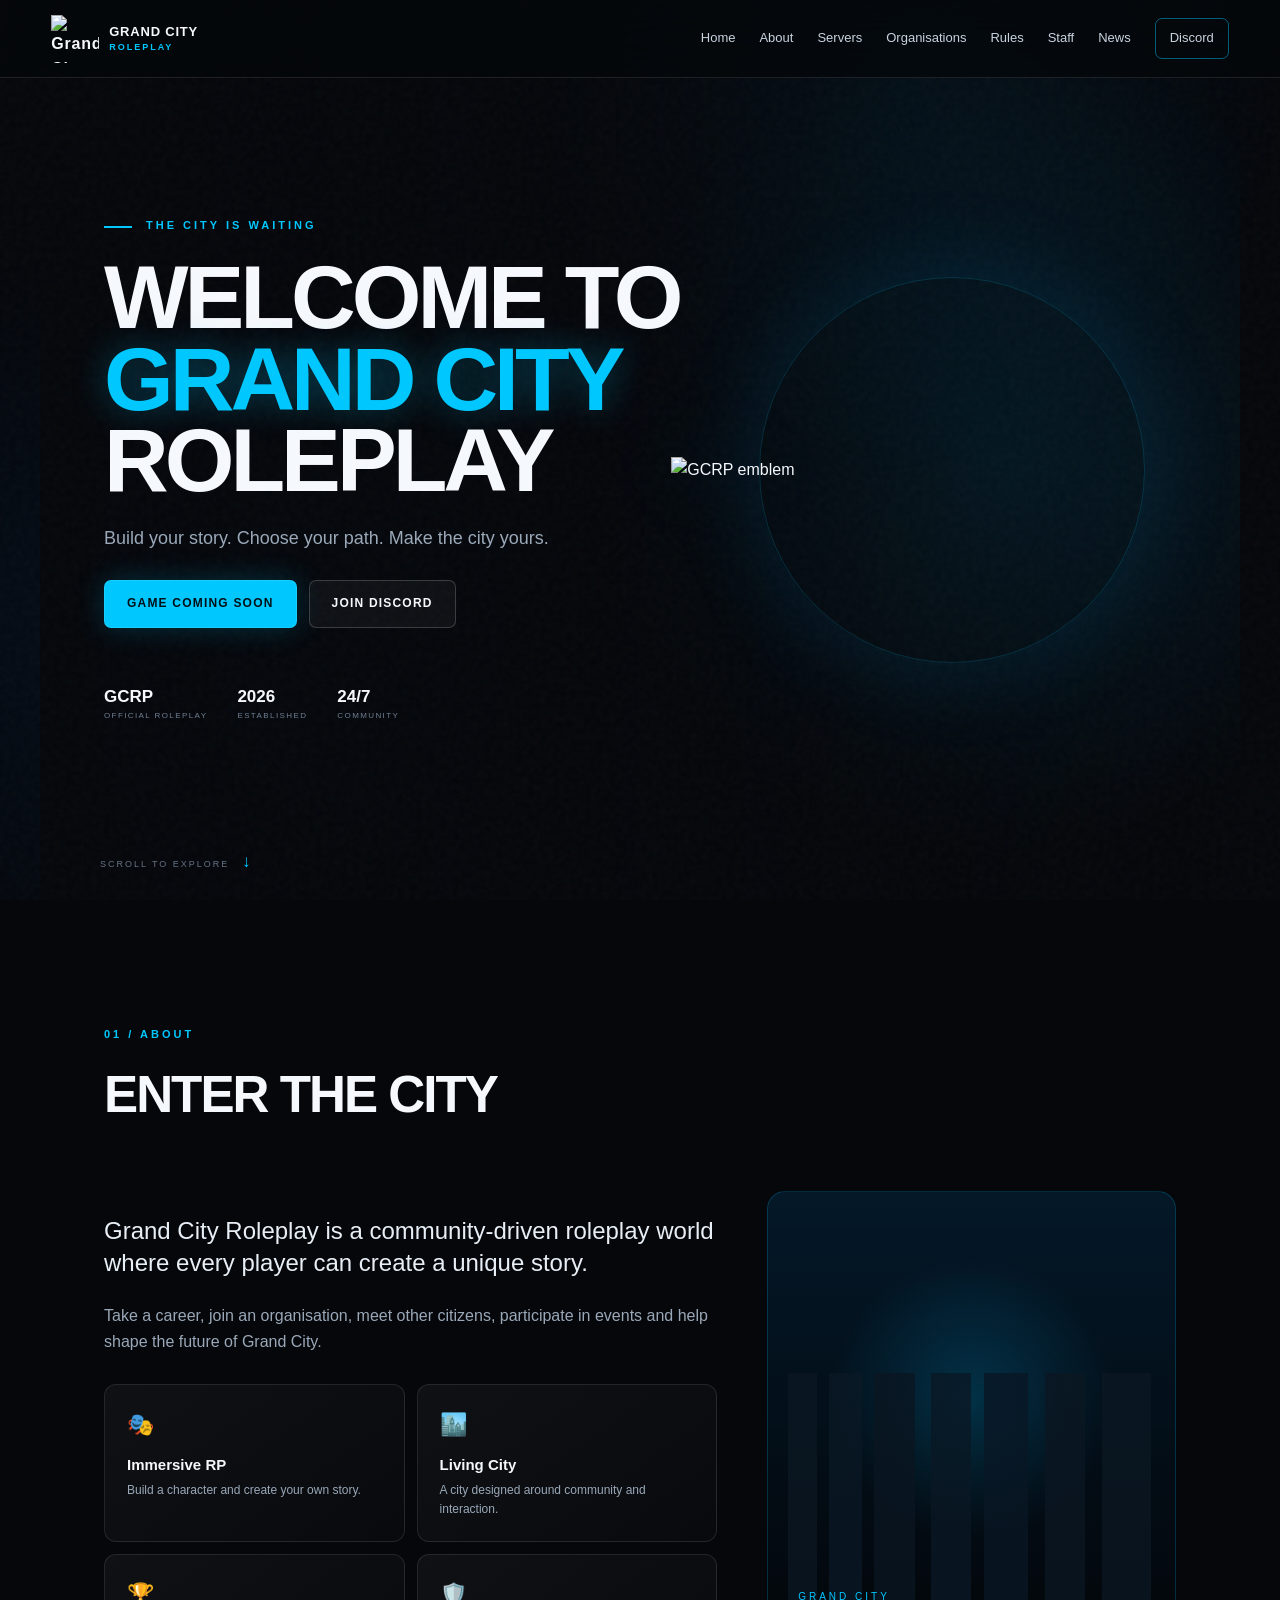
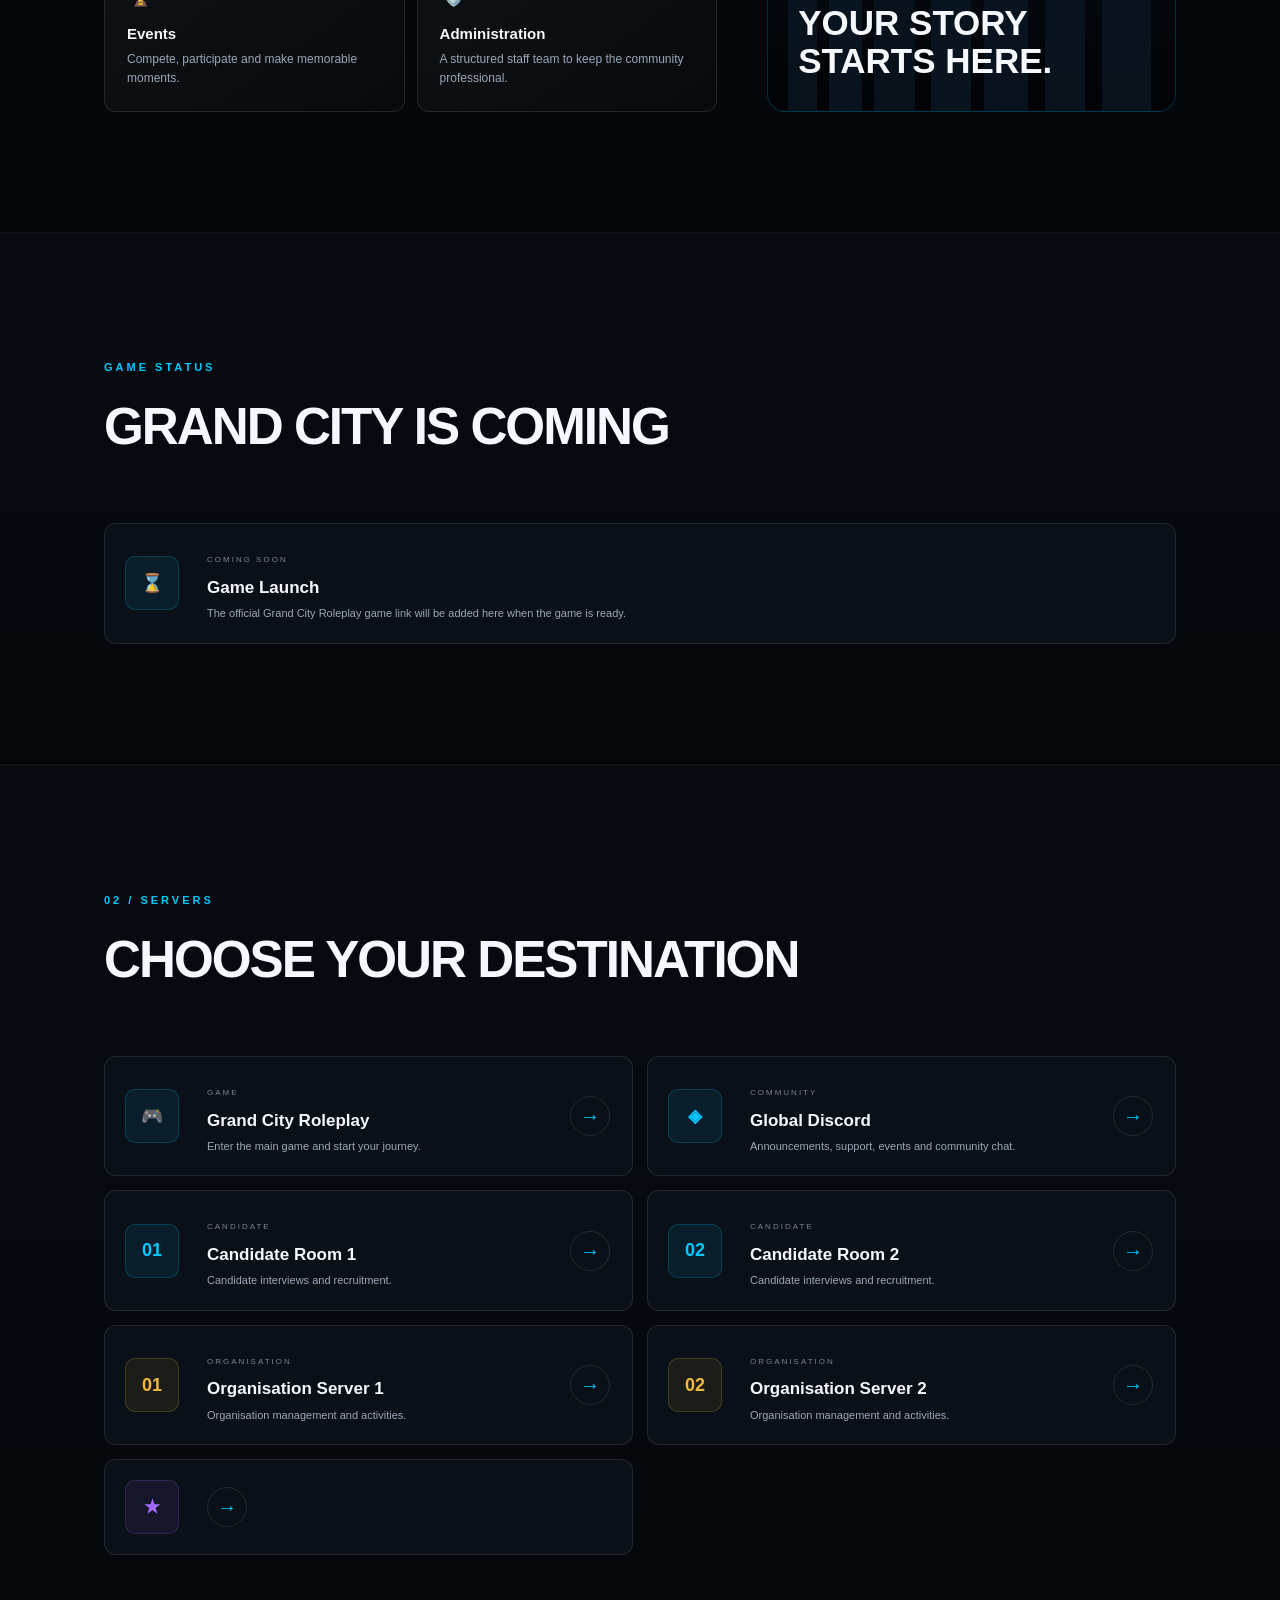
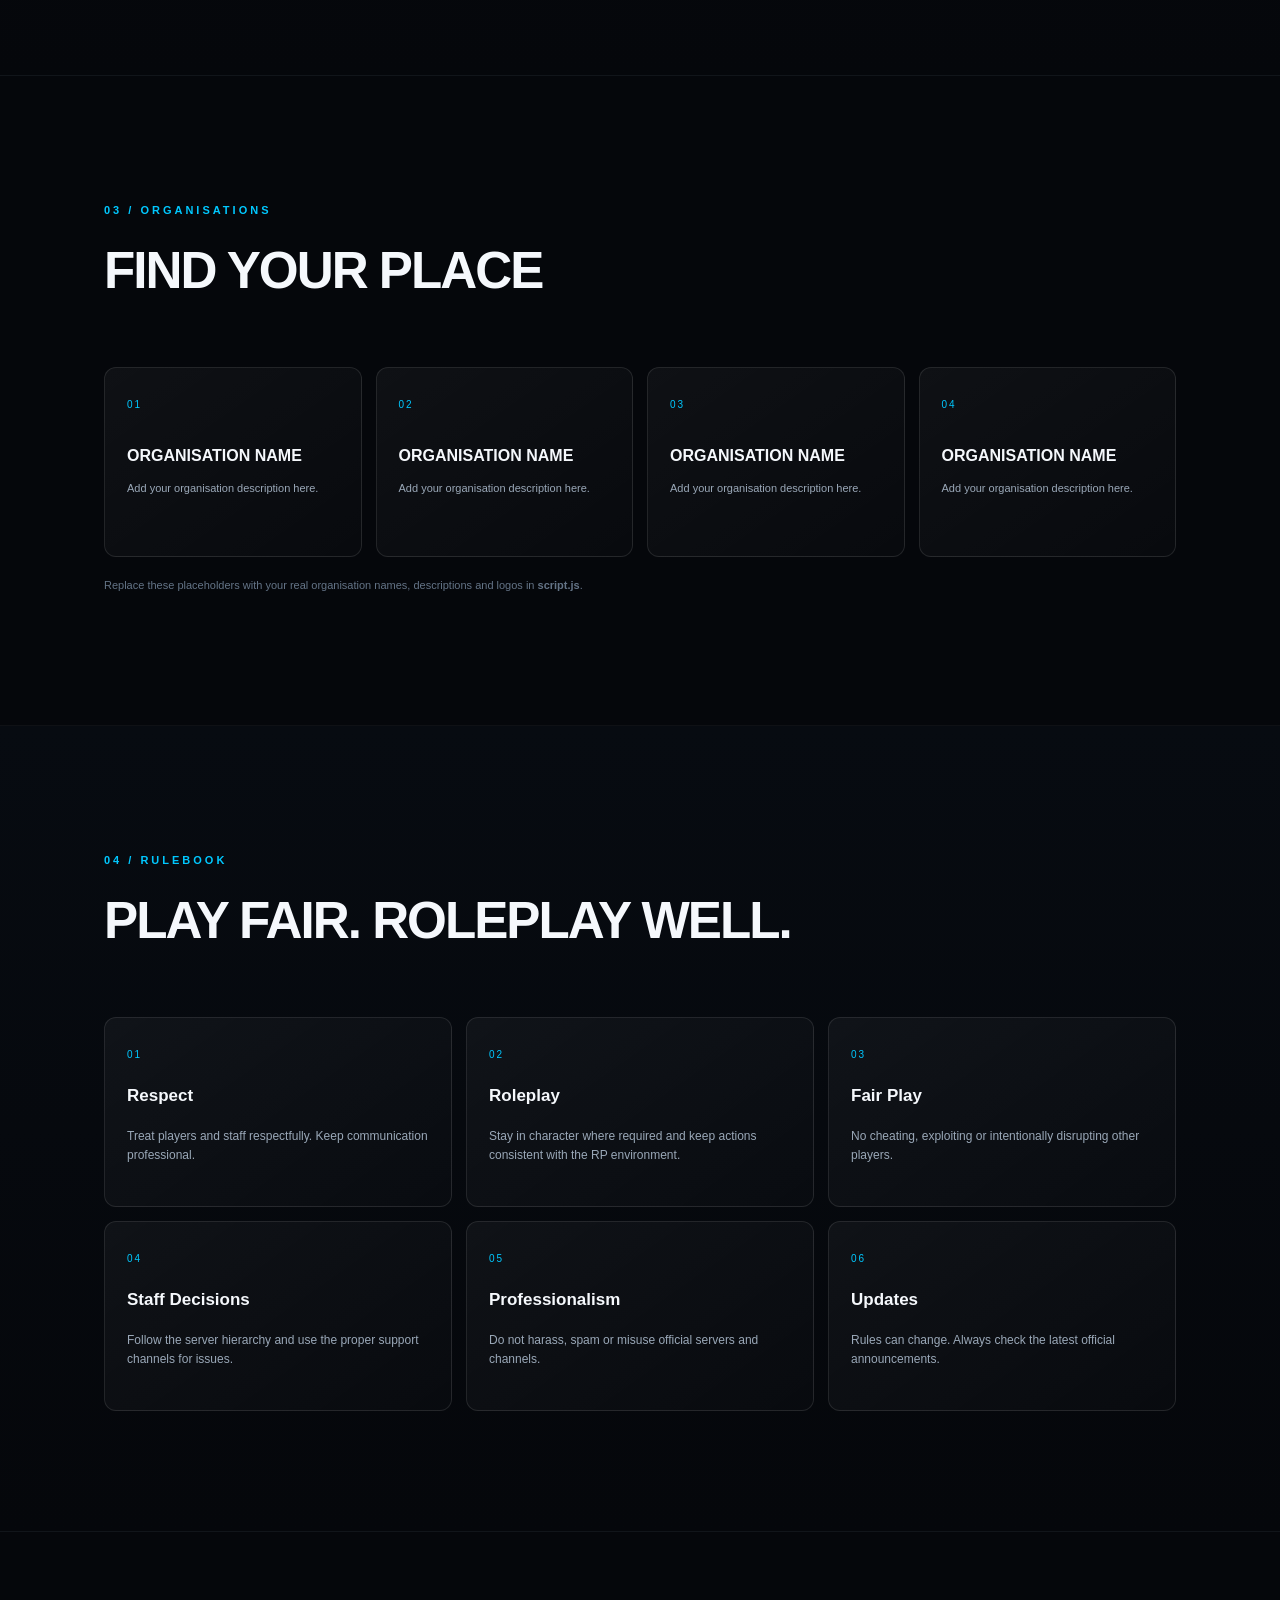
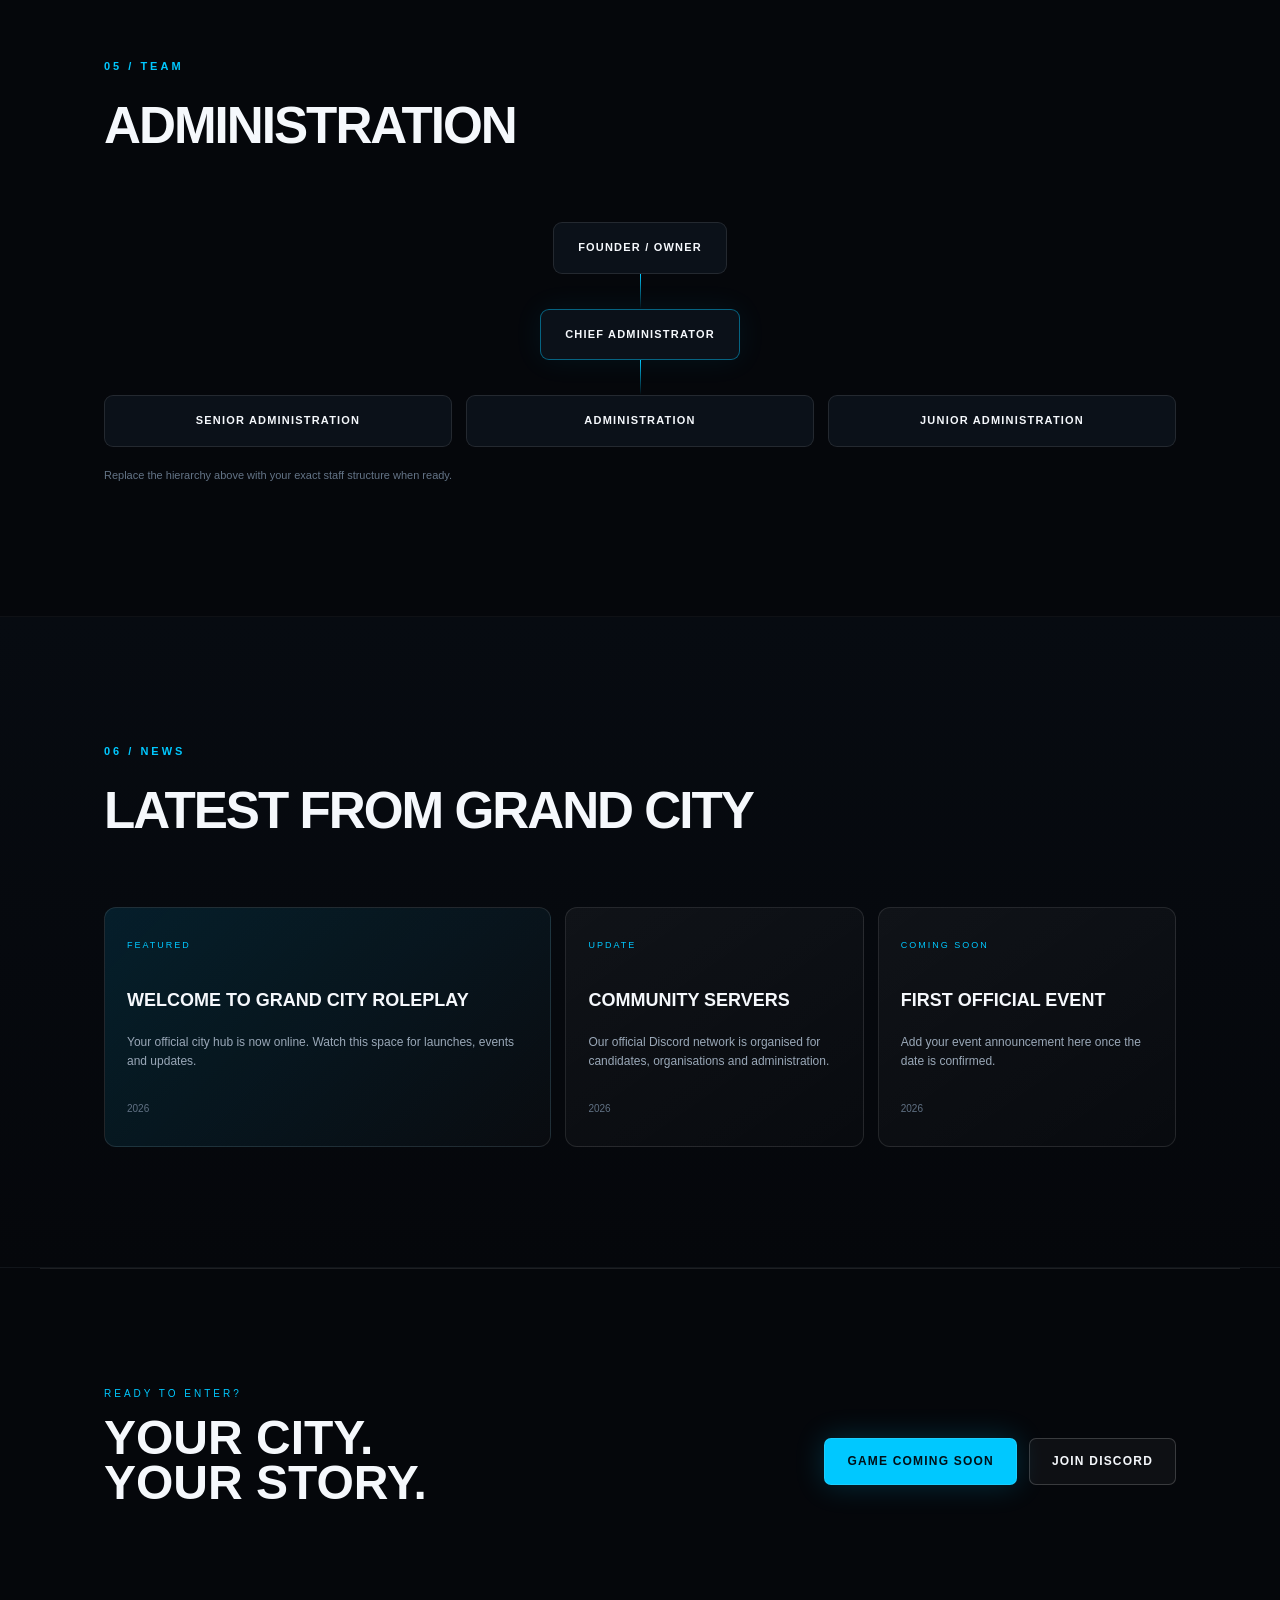
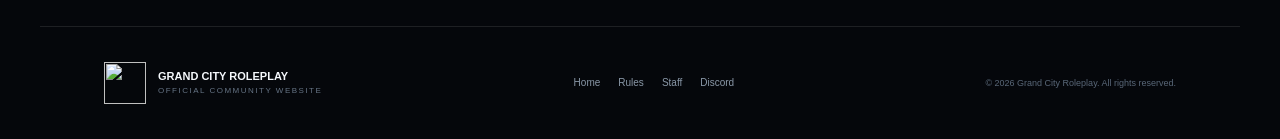
==== index.html @ 7a008b20 "Add files via upload" ====
<!DOCTYPE html>
<html lang="en">
<head>
  <meta charset="UTF-8">
  <meta name="viewport" content="width=device-width, initial-scale=1.0">
  <meta name="theme-color" content="#00bfff">
  <meta name="description" content="Grand City Roleplay — an immersive multiplayer roleplay experience.">
  <title>Grand City Roleplay | Official</title>
  <link rel="icon" href="assets/gcrp-logo.png">
  <link rel="stylesheet" href="styles.css">
</head>
<body>
  <div class="noise"></div>

  <header class="navbar">
    <a class="brand" href="#home">
      <img src="assets/gcrp-logo.png" alt="Grand City Roleplay logo">
      <span>GRAND CITY<br><small>ROLEPLAY</small></span>
    </a>
    <button class="menu-toggle" aria-label="Open menu">☰</button>
    <nav>
      <a href="#home">Home</a>
      <a href="#about">About</a>
      <a href="#servers">Servers</a>
      <a href="#organisations">Organisations</a>
      <a href="#rules">Rules</a>
      <a href="#staff">Staff</a>
      <a href="#news">News</a>
      <a class="nav-discord" data-link="globalDiscord" href="#" target="_blank" rel="noopener">Discord</a>
    </nav>
  </header>

  <main>
    <section id="home" class="hero">
      <div class="hero-glow"></div>
      <div class="hero-content">
        <div class="eyebrow"><span></span> THE CITY IS WAITING</div>
        <h1>WELCOME TO<br><strong>GRAND CITY</strong><br>ROLEPLAY</h1>
        <p>Build your story. Choose your path. Make the city yours.</p>
        <div class="hero-actions">
          <a class="btn primary" data-link="game" href="#game-coming-soon">GAME COMING SOON</a>
          <a class="btn secondary" data-link="globalDiscord" href="#" target="_blank" rel="noopener">JOIN DISCORD</a>
        </div>
        <div class="status-row">
          <div><b>GCRP</b><span>OFFICIAL ROLEPLAY</span></div>
          <div><b>2026</b><span>ESTABLISHED</span></div>
          <div><b>24/7</b><span>COMMUNITY</span></div>
        </div>
      </div>
      <div class="hero-logo">
        <div class="logo-ring"></div>
        <img src="assets/gcrp-logo.png" alt="GCRP emblem">
      </div>
      <div class="scroll-hint">SCROLL TO EXPLORE <span>↓</span></div>
    </section>

    <section id="about" class="section">
      <div class="section-heading">
        <span>01 / ABOUT</span>
        <h2>ENTER THE CITY</h2>
      </div>
      <div class="about-grid">
        <div class="about-copy">
          <p class="lead">Grand City Roleplay is a community-driven roleplay world where every player can create a unique story.</p>
          <p>Take a career, join an organisation, meet other citizens, participate in events and help shape the future of Grand City.</p>
          <div class="feature-grid">
            <article><b>🎭</b><h3>Immersive RP</h3><p>Build a character and create your own story.</p></article>
            <article><b>🏙️</b><h3>Living City</h3><p>A city designed around community and interaction.</p></article>
            <article><b>🏆</b><h3>Events</h3><p>Compete, participate and make memorable moments.</p></article>
            <article><b>🛡️</b><h3>Administration</h3><p>A structured staff team to keep the community professional.</p></article>
          </div>
        </div>
        <div class="city-card">
          <div class="city-lines"></div>
          <div class="city-card-text"><span>GRAND CITY</span><strong>YOUR STORY<br>STARTS HERE.</strong></div>
        </div>
      </div>
    </section>

    <section id="game-coming-soon" class="section dark">
      <div class="section-heading"><span>GAME STATUS</span><h2>GRAND CITY IS COMING</h2></div>
      <div class="server-card main-server">
        <div class="server-icon">⌛</div>
        <div><span class="tag">COMING SOON</span><h3>Game Launch</h3>
        <p>The official Grand City Roleplay game link will be added here when the game is ready.</p></div>
      </div>
    </section>

    <section id="servers" class="section dark">
      <div class="section-heading">
        <span>02 / SERVERS</span>
        <h2>CHOOSE YOUR DESTINATION</h2>
      </div>
      <div class="server-grid">
        <article class="server-card main-server">
          <div class="server-icon">🎮</div>
          <div><span class="tag">GAME</span><h3>Grand City Roleplay</h3><p>Enter the main game and start your journey.</p></div>
          <a class="arrow-btn" data-link="game" href="#" target="_blank" rel="noopener">→</a>
        </article>
        <article class="server-card blue">
          <div class="server-icon">◈</div>
          <div><span class="tag">COMMUNITY</span><h3>Global Discord</h3><p>Announcements, support, events and community chat.</p></div>
          <a class="arrow-btn" data-link="globalDiscord" href="#" target="_blank" rel="noopener">→</a>
        </article>
        <article class="server-card blue">
          <div class="server-icon">01</div>
          <div><span class="tag">CANDIDATE</span><h3>Candidate Room 1</h3><p>Candidate interviews and recruitment.</p></div>
          <a class="arrow-btn" data-link="candidate1" href="#" target="_blank" rel="noopener">→</a>
        </article>
        <article class="server-card blue">
          <div class="server-icon">02</div>
          <div><span class="tag">CANDIDATE</span><h3>Candidate Room 2</h3><p>Candidate interviews and recruitment.</p></div>
          <a class="arrow-btn" data-link="candidate2" href="#" target="_blank" rel="noopener">→</a>
        </article>
        <article class="server-card gold">
          <div class="server-icon">01</div>
          <div><span class="tag">ORGANISATION</span><h3>Organisation Server 1</h3><p>Organisation management and activities.</p></div>
          <a class="arrow-btn" data-link="org1" href="#" target="_blank" rel="noopener">→</a>
        </article>
        <article class="server-card gold">
          <div class="server-icon">02</div>
          <div><span class="tag">ORGANISATION</span><h3>Organisation Server 2</h3><p>Organisation management and activities.</p></div>
          <a class="arrow-btn" data-link="org2" href="#" target="_blank" rel="noopener">→</a>
        </article>
        <article class="server-card purple">
          <div class="server-icon">★</div>
          <a class="arrow-btn" data-link="admin" href="#" target="_blank" rel="noopener">→</a>
        </article>
      </div>
    </section>

    <section id="organisations" class="section">
      <div class="section-heading">
        <span>03 / ORGANISATIONS</span>
        <h2>FIND YOUR PLACE</h2>
      </div>
      <div class="org-grid">
        <article class="org-card"><span class="org-number">01</span><h3>ORGANISATION NAME</h3><p>Add your organisation description here.</p></article>
        <article class="org-card"><span class="org-number">02</span><h3>ORGANISATION NAME</h3><p>Add your organisation description here.</p></article>
        <article class="org-card"><span class="org-number">03</span><h3>ORGANISATION NAME</h3><p>Add your organisation description here.</p></article>
        <article class="org-card"><span class="org-number">04</span><h3>ORGANISATION NAME</h3><p>Add your organisation description here.</p></article>
      </div>
      <p class="edit-note">Replace these placeholders with your real organisation names, descriptions and logos in <b>script.js</b>.</p>
    </section>

    <section id="rules" class="section dark">
      <div class="section-heading">
        <span>04 / RULEBOOK</span>
        <h2>PLAY FAIR. ROLEPLAY WELL.</h2>
      </div>
      <div class="rules-grid">
        <article><span>01</span><h3>Respect</h3><p>Treat players and staff respectfully. Keep communication professional.</p></article>
        <article><span>02</span><h3>Roleplay</h3><p>Stay in character where required and keep actions consistent with the RP environment.</p></article>
        <article><span>03</span><h3>Fair Play</h3><p>No cheating, exploiting or intentionally disrupting other players.</p></article>
        <article><span>04</span><h3>Staff Decisions</h3><p>Follow the server hierarchy and use the proper support channels for issues.</p></article>
        <article><span>05</span><h3>Professionalism</h3><p>Do not harass, spam or misuse official servers and channels.</p></article>
        <article><span>06</span><h3>Updates</h3><p>Rules can change. Always check the latest official announcements.</p></article>
      </div>
    </section>

    <section id="staff" class="section">
      <div class="section-heading">
        <span>05 / TEAM</span>
        <h2>ADMINISTRATION</h2>
      </div>
      <div class="staff-tree">
        <div class="rank top">FOUNDER / OWNER</div>
        <div class="line"></div>
        <div class="rank chief">CHIEF ADMINISTRATOR</div>
        <div class="line"></div>
        <div class="rank-row">
          <div class="rank">SENIOR ADMINISTRATION</div>
          <div class="rank">ADMINISTRATION</div>
          <div class="rank">JUNIOR ADMINISTRATION</div>
        </div>
      </div>
      <p class="edit-note">Replace the hierarchy above with your exact staff structure when ready.</p>
    </section>

    <section id="news" class="section dark">
      <div class="section-heading">
        <span>06 / NEWS</span>
        <h2>LATEST FROM GRAND CITY</h2>
      </div>
      <div class="news-grid">
        <article class="news-card featured"><span>FEATURED</span><h3>WELCOME TO GRAND CITY ROLEPLAY</h3><p>Your official city hub is now online. Watch this space for launches, events and updates.</p><time>2026</time></article>
        <article class="news-card"><span>UPDATE</span><h3>COMMUNITY SERVERS</h3><p>Our official Discord network is organised for candidates, organisations and administration.</p><time>2026</time></article>
        <article class="news-card"><span>COMING SOON</span><h3>FIRST OFFICIAL EVENT</h3><p>Add your event announcement here once the date is confirmed.</p><time>2026</time></article>
      </div>
    </section>

    <section class="cta">
      <div>
        <span>READY TO ENTER?</span>
        <h2>YOUR CITY.<br>YOUR STORY.</h2>
      </div>
      <div class="hero-actions">
        <a class="btn primary" data-link="game" href="#game-coming-soon">GAME COMING SOON</a>
        <a class="btn secondary" data-link="globalDiscord" href="#" target="_blank" rel="noopener">JOIN DISCORD</a>
      </div>
    </section>
  </main>

  <footer>
    <div class="footer-brand"><img src="assets/gcrp-logo.png" alt=""><div><b>GRAND CITY ROLEPLAY</b><span>OFFICIAL COMMUNITY WEBSITE</span></div></div>
    <div class="footer-links"><a href="#home">Home</a><a href="#rules">Rules</a><a href="#staff">Staff</a><a data-link="globalDiscord" href="#" target="_blank" rel="noopener">Discord</a></div>
    <p>© 2026 Grand City Roleplay. All rights reserved.</p>
  </footer>

  <script src="script.js"></script>
</body>
</html>
---- styles.css ----
:root{
  --bg:#05070b;--panel:#0b1119;--panel2:#0e1722;--text:#f5f8fc;--muted:#9aa8b8;
  --cyan:#00c8ff;--cyan2:#0077ff;--line:rgba(255,255,255,.10);--gold:#f0b83c;--purple:#a56bff;
  --max:1200px;
}
*{box-sizing:border-box}html{scroll-behavior:smooth}body{margin:0;background:var(--bg);color:var(--text);font-family:Inter,Segoe UI,Arial,sans-serif;line-height:1.6;overflow-x:hidden}
body:before{content:"";position:fixed;inset:0;pointer-events:none;background:radial-gradient(circle at 70% 10%,rgba(0,170,255,.10),transparent 32%),radial-gradient(circle at 10% 70%,rgba(0,120,255,.06),transparent 30%);z-index:-2}
.noise{position:fixed;inset:0;pointer-events:none;opacity:.035;background-image:url("data:image/svg+xml,%3Csvg viewBox='0 0 160 160' xmlns='http://www.w3.org/2000/svg'%3E%3Cfilter id='n'%3E%3CfeTurbulence type='fractalNoise' baseFrequency='.9' numOctaves='2' stitchTiles='stitch'/%3E%3C/filter%3E%3Crect width='100%25' height='100%25' filter='url(%23n)'/%3E%3C/svg%3E")}
a{color:inherit;text-decoration:none}.navbar{position:fixed;top:0;left:0;right:0;height:78px;z-index:20;display:flex;align-items:center;justify-content:space-between;padding:0 4vw;background:rgba(5,7,11,.72);backdrop-filter:blur(18px);border-bottom:1px solid var(--line)}
.brand{display:flex;align-items:center;gap:10px;font-weight:900;letter-spacing:.8px}.brand img{width:48px;height:48px;object-fit:contain}.brand span{font-size:13px;line-height:1.05}.brand small{font-size:9px;color:var(--cyan);letter-spacing:2px}
nav{display:flex;align-items:center;gap:24px;font-size:13px;color:#c9d3df}nav a{transition:.25s}nav a:hover{color:var(--cyan)}.nav-discord{padding:9px 14px;border:1px solid rgba(0,200,255,.45);border-radius:7px}
.menu-toggle{display:none;background:none;color:white;border:0;font-size:25px}
.hero{min-height:100vh;position:relative;display:flex;align-items:center;max-width:var(--max);margin:auto;padding:130px 5% 90px;overflow:hidden}
.hero:before{content:"";position:absolute;inset:0;background:linear-gradient(90deg,rgba(5,7,11,.98) 0%,rgba(5,7,11,.76) 45%,rgba(5,7,11,.25) 100%),radial-gradient(circle at 80% 50%,rgba(0,180,255,.16),transparent 38%);z-index:-1}
.hero-content{width:58%;position:relative;z-index:2}.eyebrow,.section-heading>span{font-size:11px;letter-spacing:3px;color:var(--cyan);font-weight:800}.eyebrow span{display:inline-block;width:28px;height:2px;background:var(--cyan);vertical-align:middle;margin-right:8px}
h1{font-size:clamp(46px,7vw,92px);line-height:.91;letter-spacing:-4px;margin:22px 0}.hero h1 strong{color:var(--cyan);text-shadow:0 0 35px rgba(0,200,255,.35)}.hero p{font-size:18px;color:var(--muted);max-width:520px}
.hero-actions{display:flex;gap:12px;flex-wrap:wrap;margin-top:28px}.btn{display:inline-flex;align-items:center;justify-content:center;padding:13px 22px;border-radius:7px;font-size:12px;font-weight:900;letter-spacing:1.2px;border:1px solid var(--line);transition:.25s}.btn:hover{transform:translateY(-2px)}.primary{background:var(--cyan);color:#001018;box-shadow:0 0 30px rgba(0,200,255,.2)}.secondary{background:rgba(255,255,255,.04);border-color:rgba(255,255,255,.18)}
.status-row{display:flex;gap:30px;margin-top:55px}.status-row div{display:flex;flex-direction:column}.status-row b{font-size:17px}.status-row span{font-size:8px;color:#718093;letter-spacing:1.4px}
.hero-logo{position:absolute;right:-2%;width:52%;max-width:650px;display:grid;place-items:center}.hero-logo img{width:90%;filter:drop-shadow(0 0 45px rgba(0,180,255,.22));animation:float 6s ease-in-out infinite}.logo-ring{position:absolute;width:62%;aspect-ratio:1;border:1px solid rgba(0,200,255,.18);border-radius:50%;box-shadow:0 0 100px rgba(0,160,255,.13)}
@keyframes float{50%{transform:translateY(-10px)}}.scroll-hint{position:absolute;bottom:25px;left:5%;font-size:9px;letter-spacing:2px;color:#667485}.scroll-hint span{color:var(--cyan);font-size:17px;margin-left:8px}
.section{max-width:var(--max);margin:auto;padding:120px 5%}.section.dark{max-width:none;background:linear-gradient(180deg,#070b11,#05070b);border-top:1px solid rgba(255,255,255,.04);border-bottom:1px solid rgba(255,255,255,.04);padding-left:max(5%,calc((100vw - var(--max))/2 + 5%));padding-right:max(5%,calc((100vw - var(--max))/2 + 5%))}
.section-heading{margin-bottom:55px}.section-heading h2{font-size:clamp(30px,4vw,54px);margin:8px 0 0;letter-spacing:-2px}
.about-grid{display:grid;grid-template-columns:1.2fr .8fr;gap:50px}.lead{font-size:24px;line-height:1.35;color:#e8eef6}.about-copy>p:not(.lead){color:var(--muted);max-width:680px}
.feature-grid{display:grid;grid-template-columns:1fr 1fr;gap:12px;margin-top:30px}.feature-grid article,.org-card,.news-card,.rules-grid article{background:linear-gradient(145deg,rgba(255,255,255,.045),rgba(255,255,255,.015));border:1px solid var(--line);border-radius:12px;padding:22px;transition:.3s}.feature-grid article:hover,.org-card:hover,.news-card:hover{border-color:rgba(0,200,255,.35);transform:translateY(-4px)}.feature-grid b{font-size:22px}.feature-grid h3{margin:10px 0 4px;font-size:15px}.feature-grid p{margin:0;color:var(--muted);font-size:12px}
.city-card{min-height:430px;border:1px solid rgba(0,200,255,.2);border-radius:18px;position:relative;overflow:hidden;background:linear-gradient(180deg,rgba(0,150,255,.12),rgba(0,0,0,.45)),radial-gradient(circle at 50% 40%,rgba(0,190,255,.24),transparent 38%)}.city-card:after{content:"";position:absolute;left:0;right:0;bottom:0;height:65%;background:linear-gradient(90deg,transparent 0 5%,#0b1722 5% 12%,transparent 12% 15%,#0a1825 15% 23%,transparent 23% 26%,#0a1621 26% 36%,transparent 36% 40%,#0a1824 40% 50%,transparent 50% 53%,#091724 53% 64%,transparent 64% 68%,#0b1722 68% 78%,transparent 78% 82%,#0b1722 82% 94%,transparent 94%);opacity:.8}.city-card-text{position:absolute;z-index:2;left:30px;bottom:30px}.city-card-text span{display:block;color:var(--cyan);letter-spacing:3px;font-size:10px}.city-card-text strong{font-size:35px;line-height:1}
.server-grid{display:grid;grid-template-columns:repeat(2,1fr);gap:14px}.server-card{display:grid;grid-template-columns:64px 1fr 42px;align-items:center;gap:18px;padding:20px;border:1px solid var(--line);border-radius:12px;background:#0a1018;transition:.25s}.server-card:hover{transform:translateY(-3px);border-color:rgba(0,200,255,.38)}.server-card.gold:hover{border-color:rgba(240,184,60,.45)}.server-card.purple:hover{border-color:rgba(165,107,255,.45)}.server-icon{width:54px;height:54px;border-radius:10px;display:grid;place-items:center;background:rgba(0,200,255,.08);border:1px solid rgba(0,200,255,.2);font-weight:900;color:var(--cyan);font-size:18px}.gold .server-icon{color:var(--gold);background:rgba(240,184,60,.08);border-color:rgba(240,184,60,.2)}.purple .server-icon{color:var(--purple);background:rgba(165,107,255,.08);border-color:rgba(165,107,255,.2)}.tag{font-size:8px;letter-spacing:2px;color:#758495}.server-card h3{margin:4px 0;font-size:17px}.server-card p{margin:0;color:var(--muted);font-size:11px}.arrow-btn{width:40px;height:40px;display:grid;place-items:center;border:1px solid var(--line);border-radius:50%;color:var(--cyan);font-size:20px}
.org-grid{display:grid;grid-template-columns:repeat(4,1fr);gap:14px}.org-card{min-height:190px}.org-number{font-size:10px;color:var(--cyan);letter-spacing:2px}.org-card h3{font-size:16px;margin:28px 0 6px}.org-card p{font-size:11px;color:var(--muted)}.edit-note{font-size:11px;color:#647487;margin-top:20px}
.rules-grid{display:grid;grid-template-columns:repeat(3,1fr);gap:14px}.rules-grid article{min-height:190px}.rules-grid span{color:var(--cyan);font-size:10px;letter-spacing:2px}.rules-grid h3{font-size:17px}.rules-grid p{font-size:12px;color:var(--muted)}
.staff-tree{text-align:center}.rank{display:inline-block;padding:16px 24px;border:1px solid var(--line);background:#0b1119;border-radius:9px;font-size:11px;letter-spacing:1.2px;font-weight:800}.chief{border-color:rgba(0,200,255,.45);box-shadow:0 0 30px rgba(0,200,255,.07)}.line{height:35px;width:1px;background:linear-gradient(var(--cyan),transparent);margin:auto}.rank-row{display:grid;grid-template-columns:repeat(3,1fr);gap:14px}.rank-row .rank{width:100%}
.news-grid{display:grid;grid-template-columns:1.5fr 1fr 1fr;gap:14px}.news-card{min-height:240px}.news-card>span{font-size:9px;letter-spacing:2px;color:var(--cyan)}.news-card h3{font-size:18px;margin-top:30px}.news-card p{font-size:12px;color:var(--muted)}.news-card time{display:block;margin-top:30px;font-size:10px;color:#617184}.featured{background:linear-gradient(135deg,rgba(0,190,255,.12),rgba(255,255,255,.02))}
.cta{max-width:var(--max);margin:auto;padding:110px 5%;display:flex;align-items:center;justify-content:space-between;border-top:1px solid var(--line)}.cta span{font-size:10px;letter-spacing:3px;color:var(--cyan)}.cta h2{font-size:48px;line-height:.95;margin:10px 0}
footer{padding:35px 5%;border-top:1px solid var(--line);display:flex;align-items:center;justify-content:space-between;gap:20px;max-width:1200px;margin:auto}.footer-brand{display:flex;align-items:center;gap:12px}.footer-brand img{width:42px;height:42px;object-fit:contain}.footer-brand div{display:flex;flex-direction:column;font-size:11px}.footer-brand span{font-size:8px;color:#667485;letter-spacing:1.5px}.footer-links{display:flex;gap:18px;font-size:10px;color:#8a98a8}.footer-links a:hover{color:var(--cyan)}footer>p{font-size:9px;color:#596778}
@media(max-width:900px){nav{display:none}.menu-toggle{display:block}.hero{padding-top:130px}.hero-content{width:100%;text-align:center}.hero p{margin:auto}.hero-actions,.status-row{justify-content:center}.hero-logo{opacity:.25;width:100%;right:0}.hero-content{z-index:2}.about-grid{grid-template-columns:1fr}.city-card{min-height:300px}.org-grid{grid-template-columns:1fr 1fr}.rules-grid{grid-template-columns:1fr 1fr}.news-grid{grid-template-columns:1fr}.cta{flex-direction:column;align-items:flex-start}.footer-links{display:none}}
@media(max-width:600px){.navbar{height:66px}.brand img{width:42px;height:42px}.hero{min-height:92vh;padding:105px 6% 70px}.hero h1{letter-spacing:-2px}.hero p{font-size:15px}.status-row{gap:14px}.status-row b{font-size:14px}.section{padding:80px 6%}.section.dark{padding-left:6%;padding-right:6%}.feature-grid,.server-grid,.org-grid,.rules-grid,.rank-row{grid-template-columns:1fr}.server-card{grid-template-columns:52px 1fr 38px}.server-icon{width:46px;height:46px}.cta{padding:80px 6%}.cta h2{font-size:38px}footer{padding:28px 6%}}
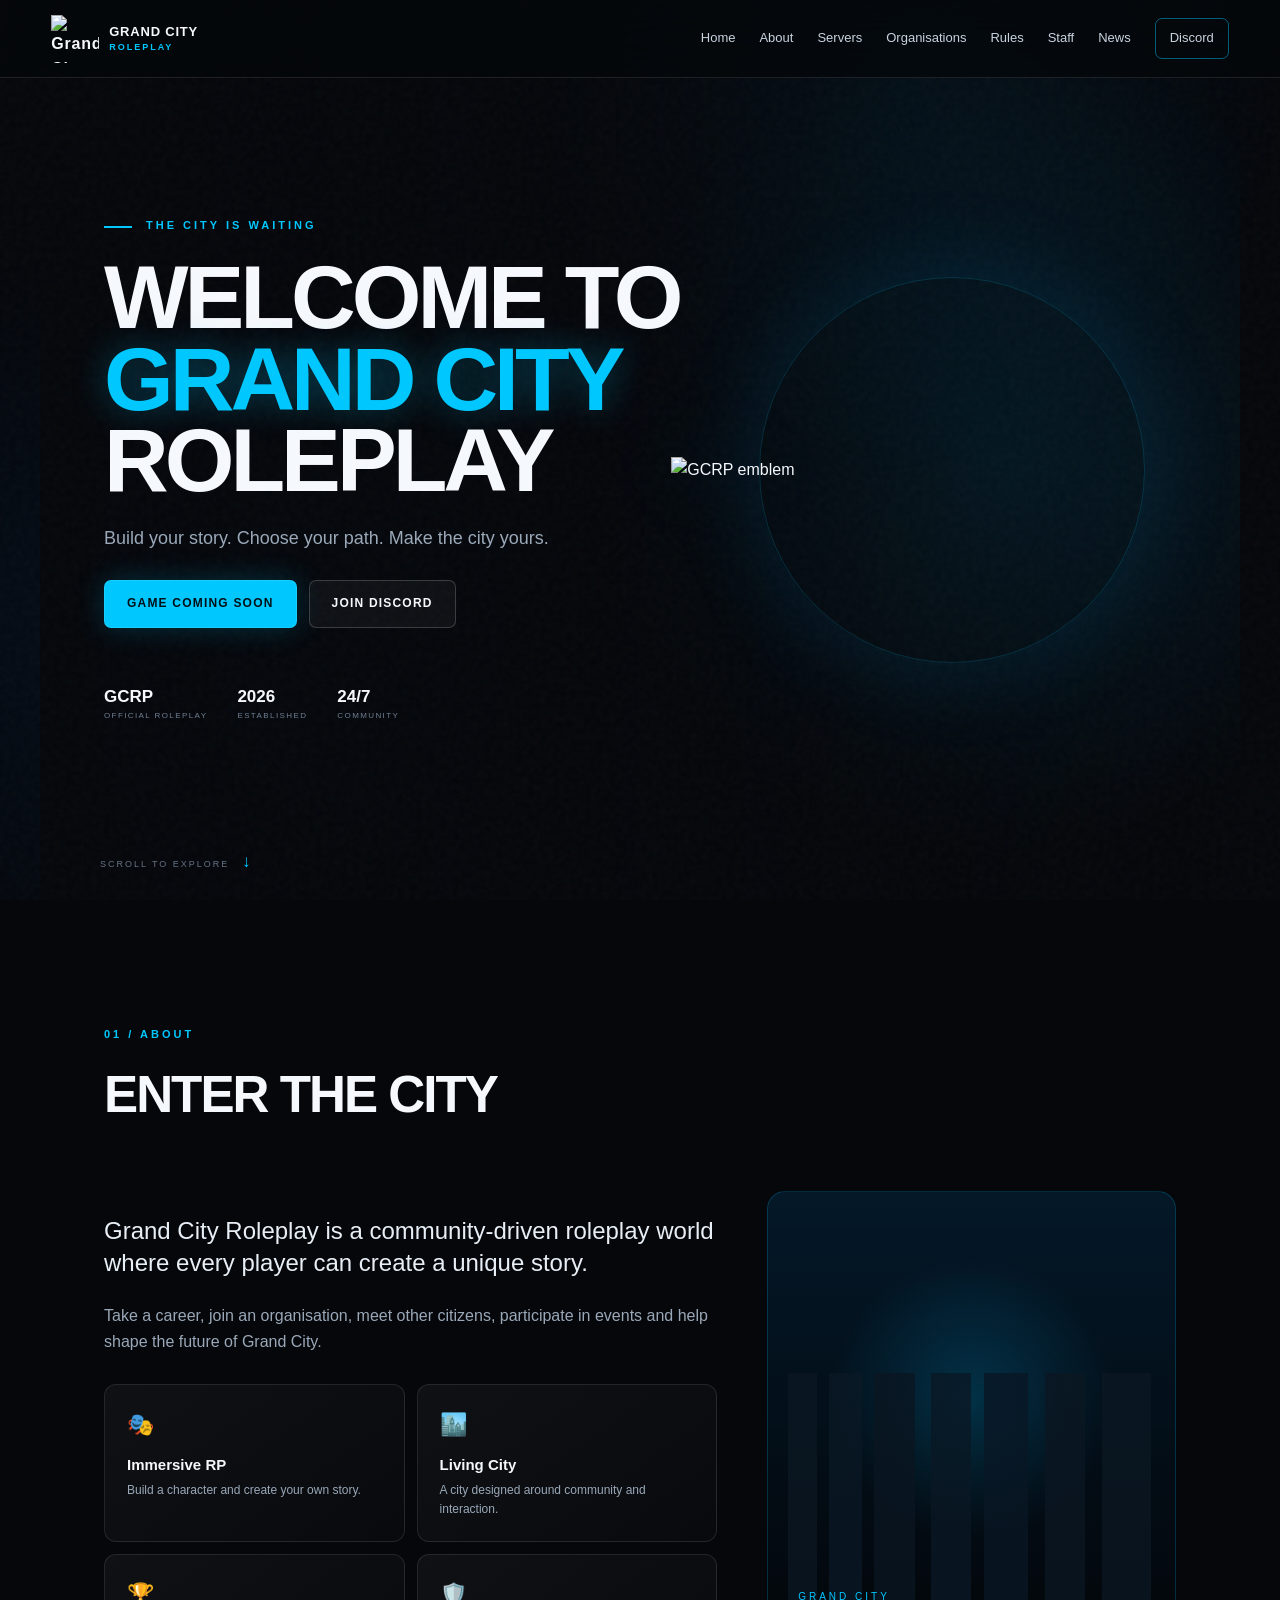
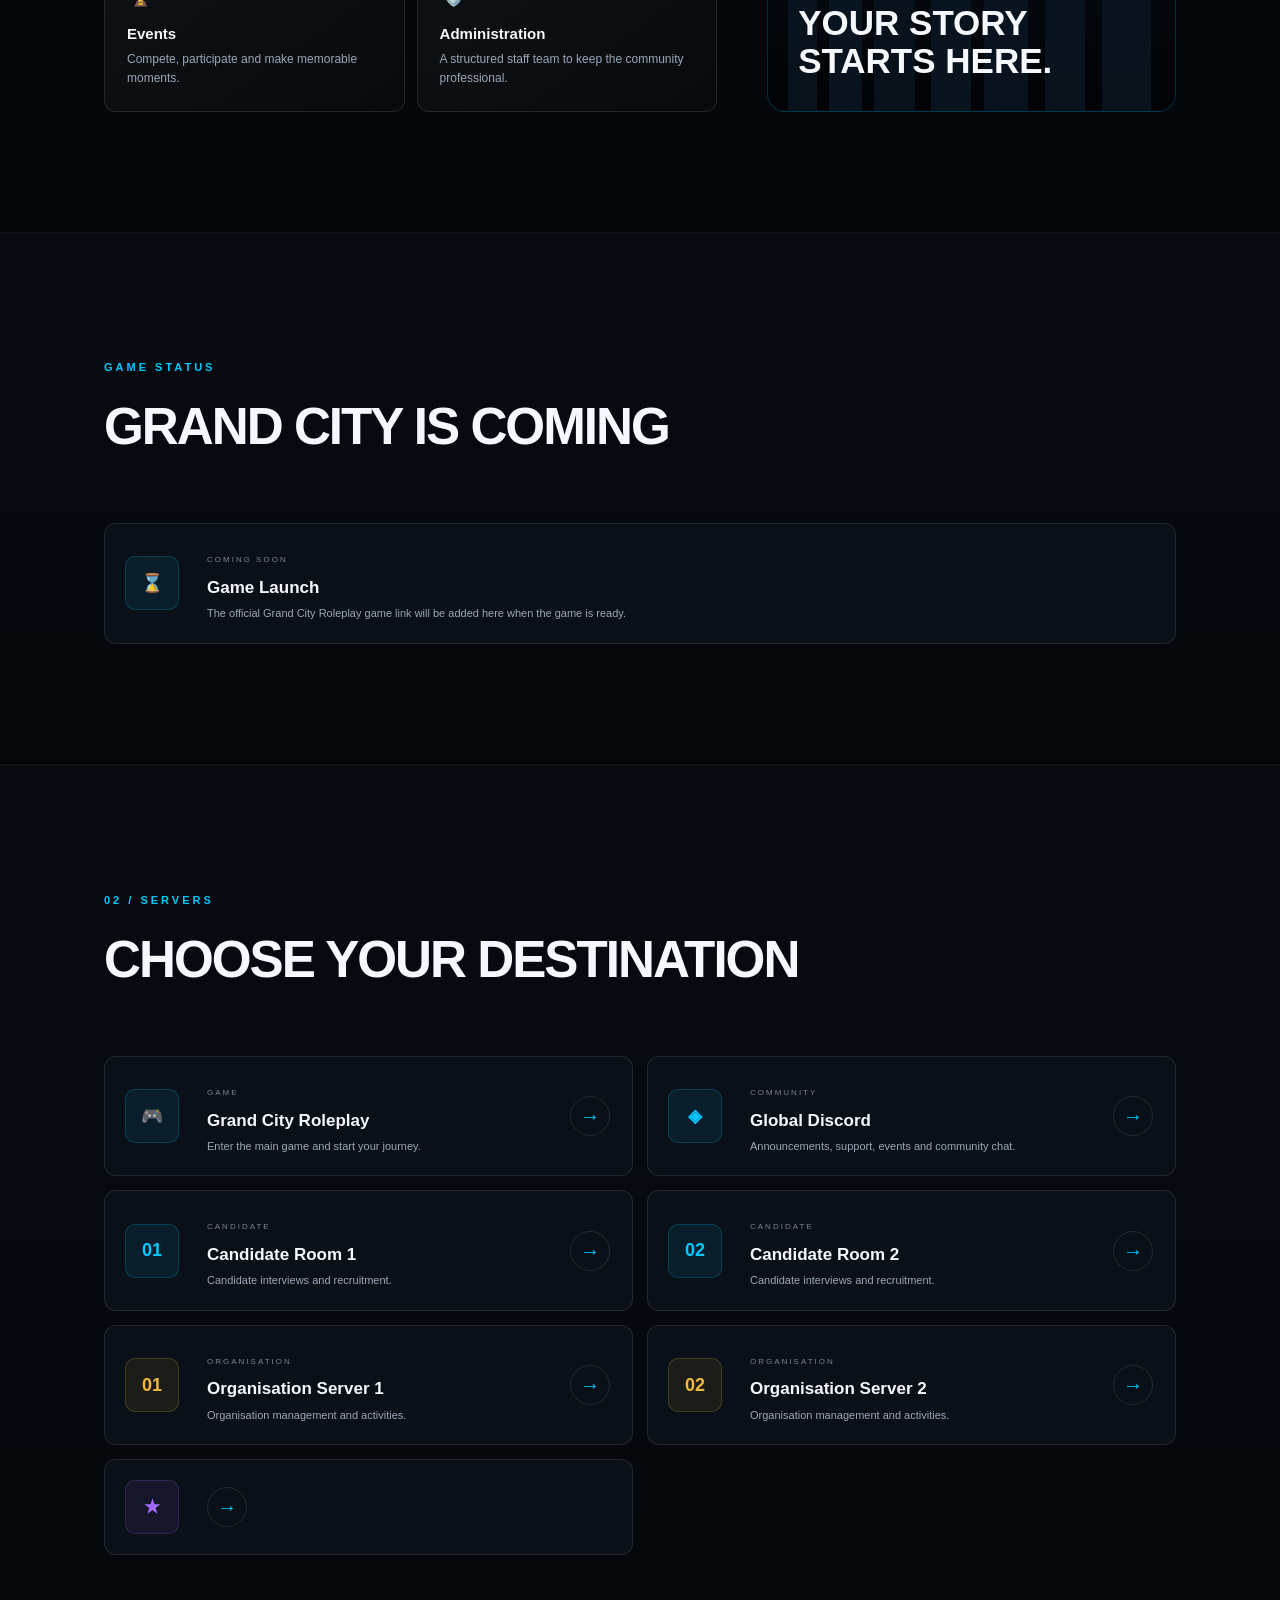
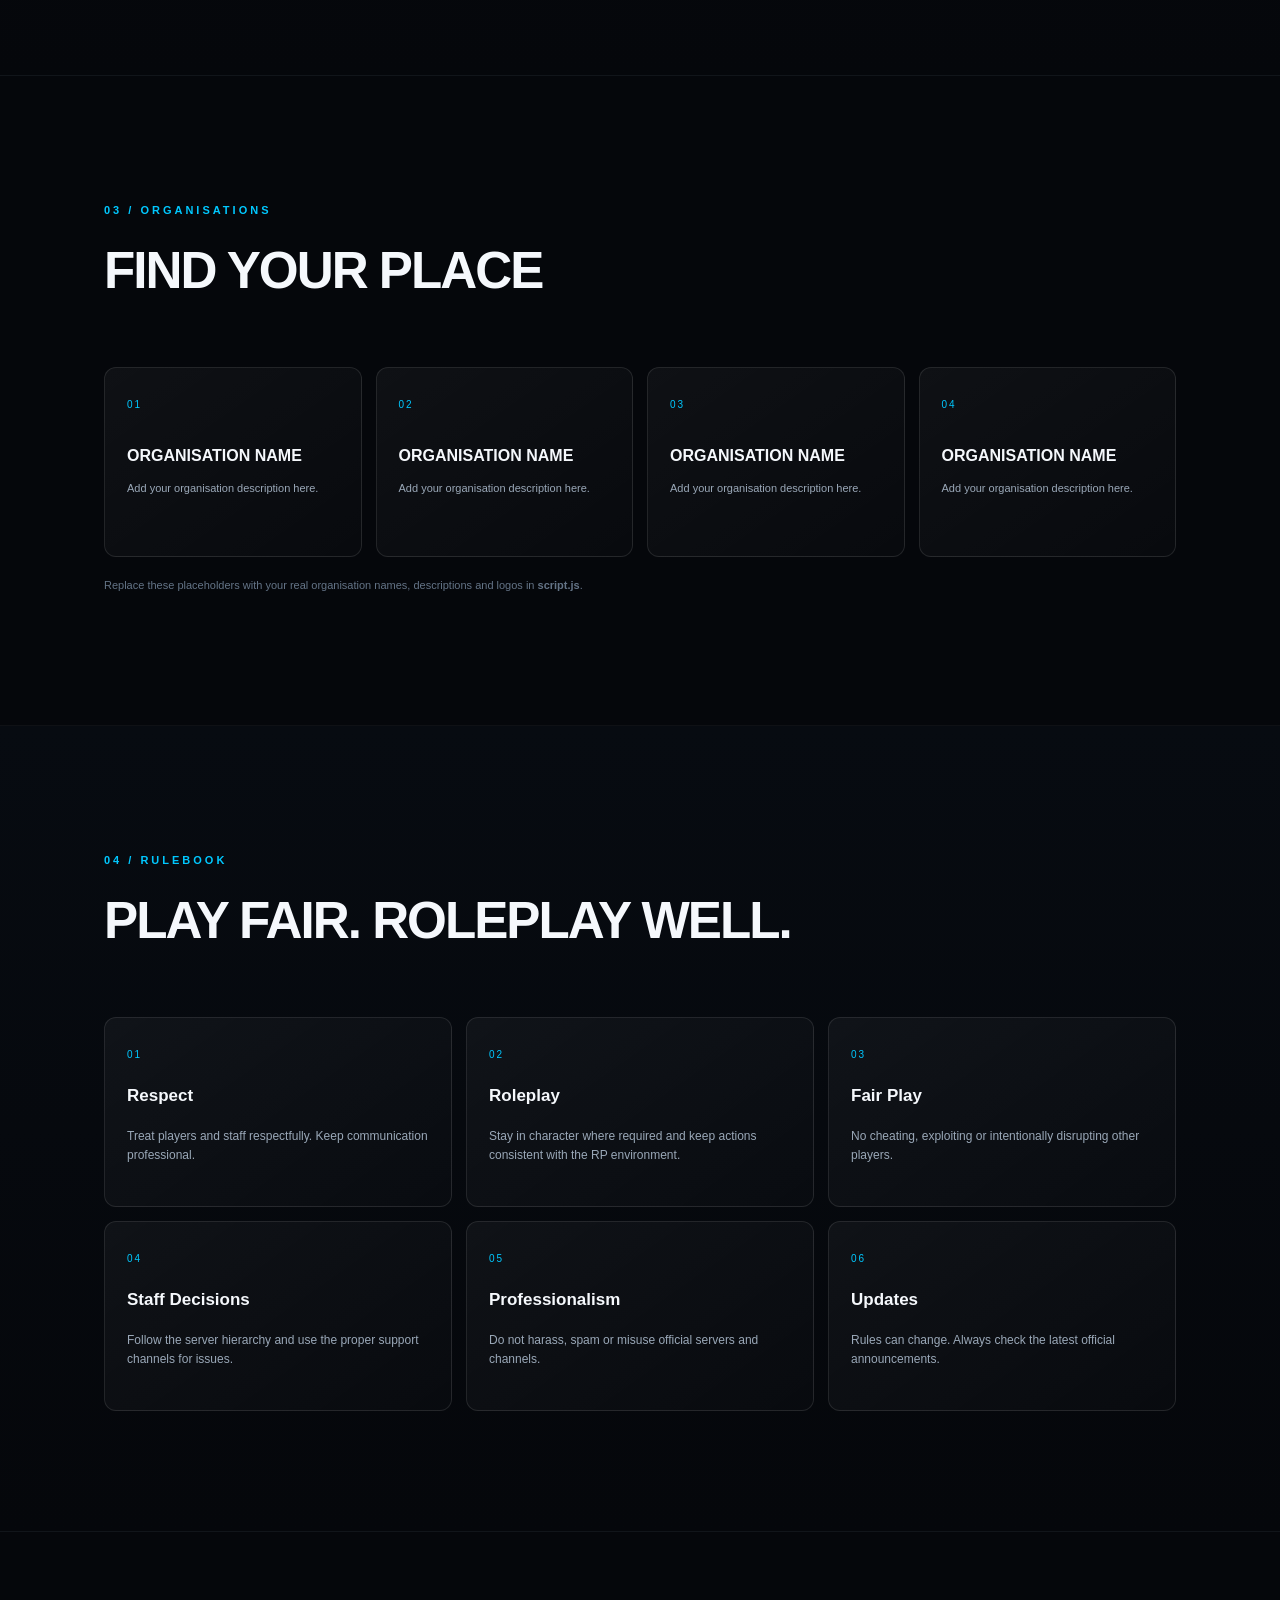
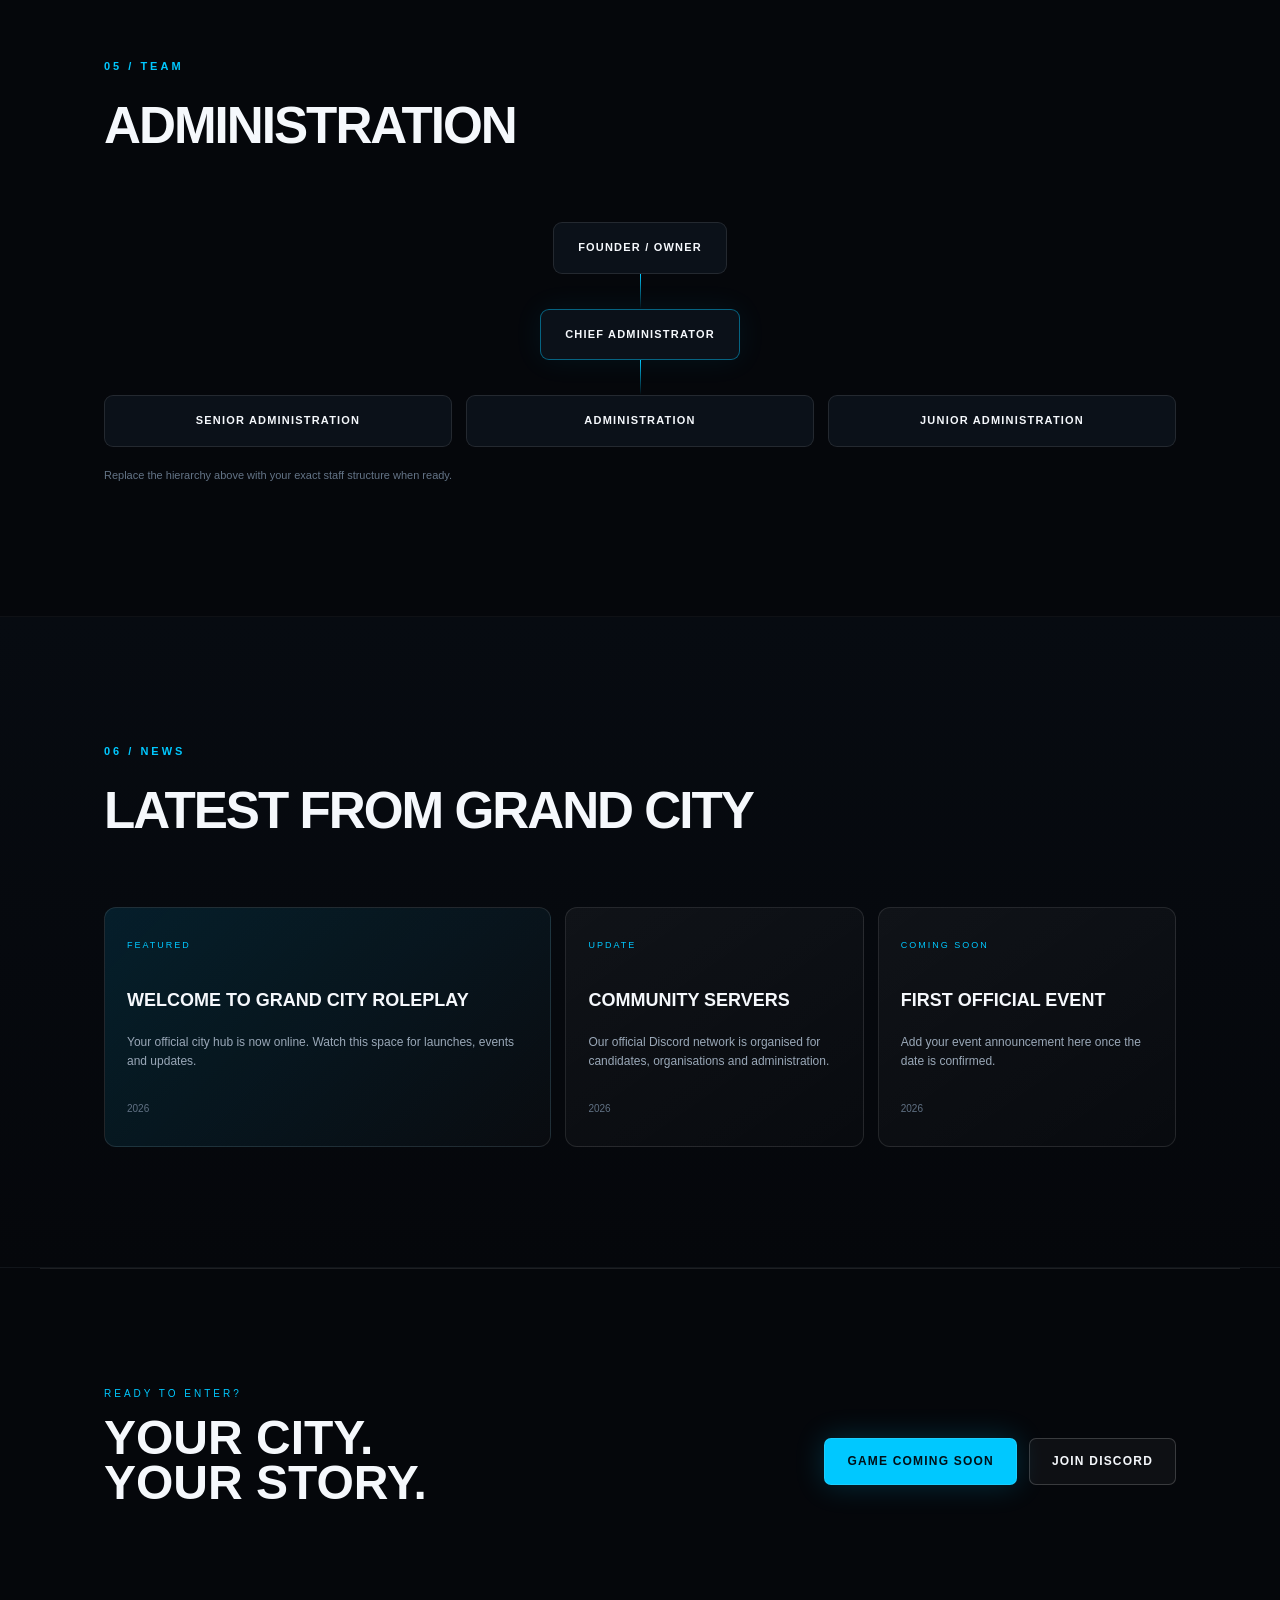
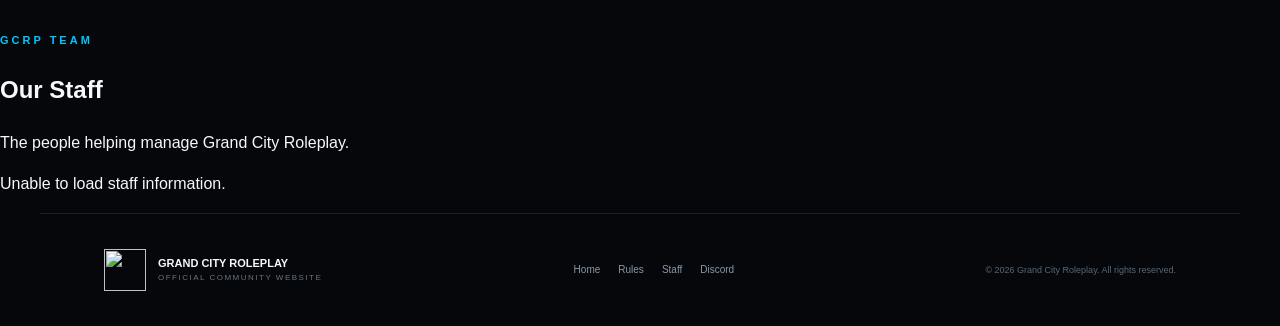
==== commit 4bcfc106: "Update index.html" ====
--- a/index.html
+++ b/index.html
@@ -199,6 +199,19 @@
         <a class="btn secondary" data-link="globalDiscord" href="#" target="_blank" rel="noopener">JOIN DISCORD</a>
       </div>
     </section>
+    
+  <section id="staff" class="staff-section">
+  <div class="section-header">
+    <span class="eyebrow">GCRP TEAM</span>
+    <h2>Our Staff</h2>
+    <p>The people helping manage Grand City Roleplay.</p>
+  </div>
+
+  <div id="staff-list" class="staff-grid">
+    <p>Loading staff...</p>
+  </div>
+  </section>
+    
   </main>
 
   <footer>
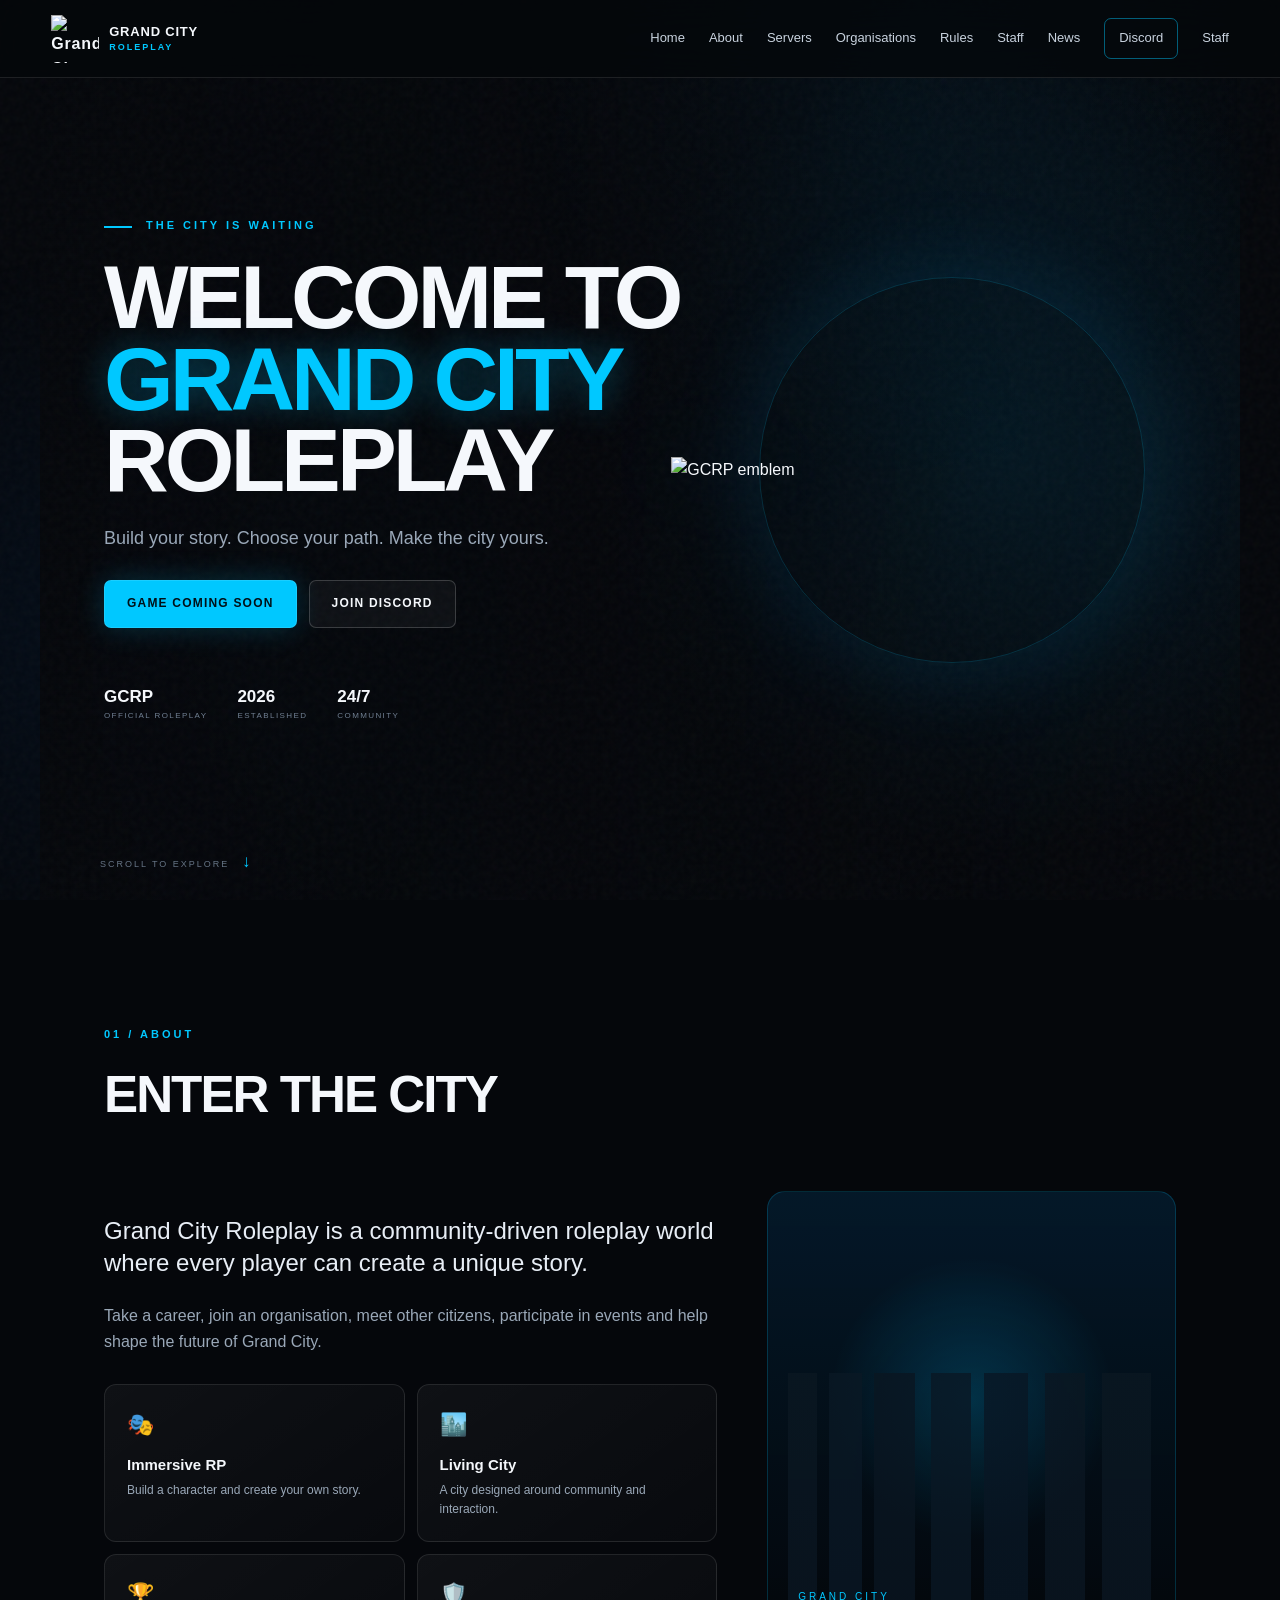
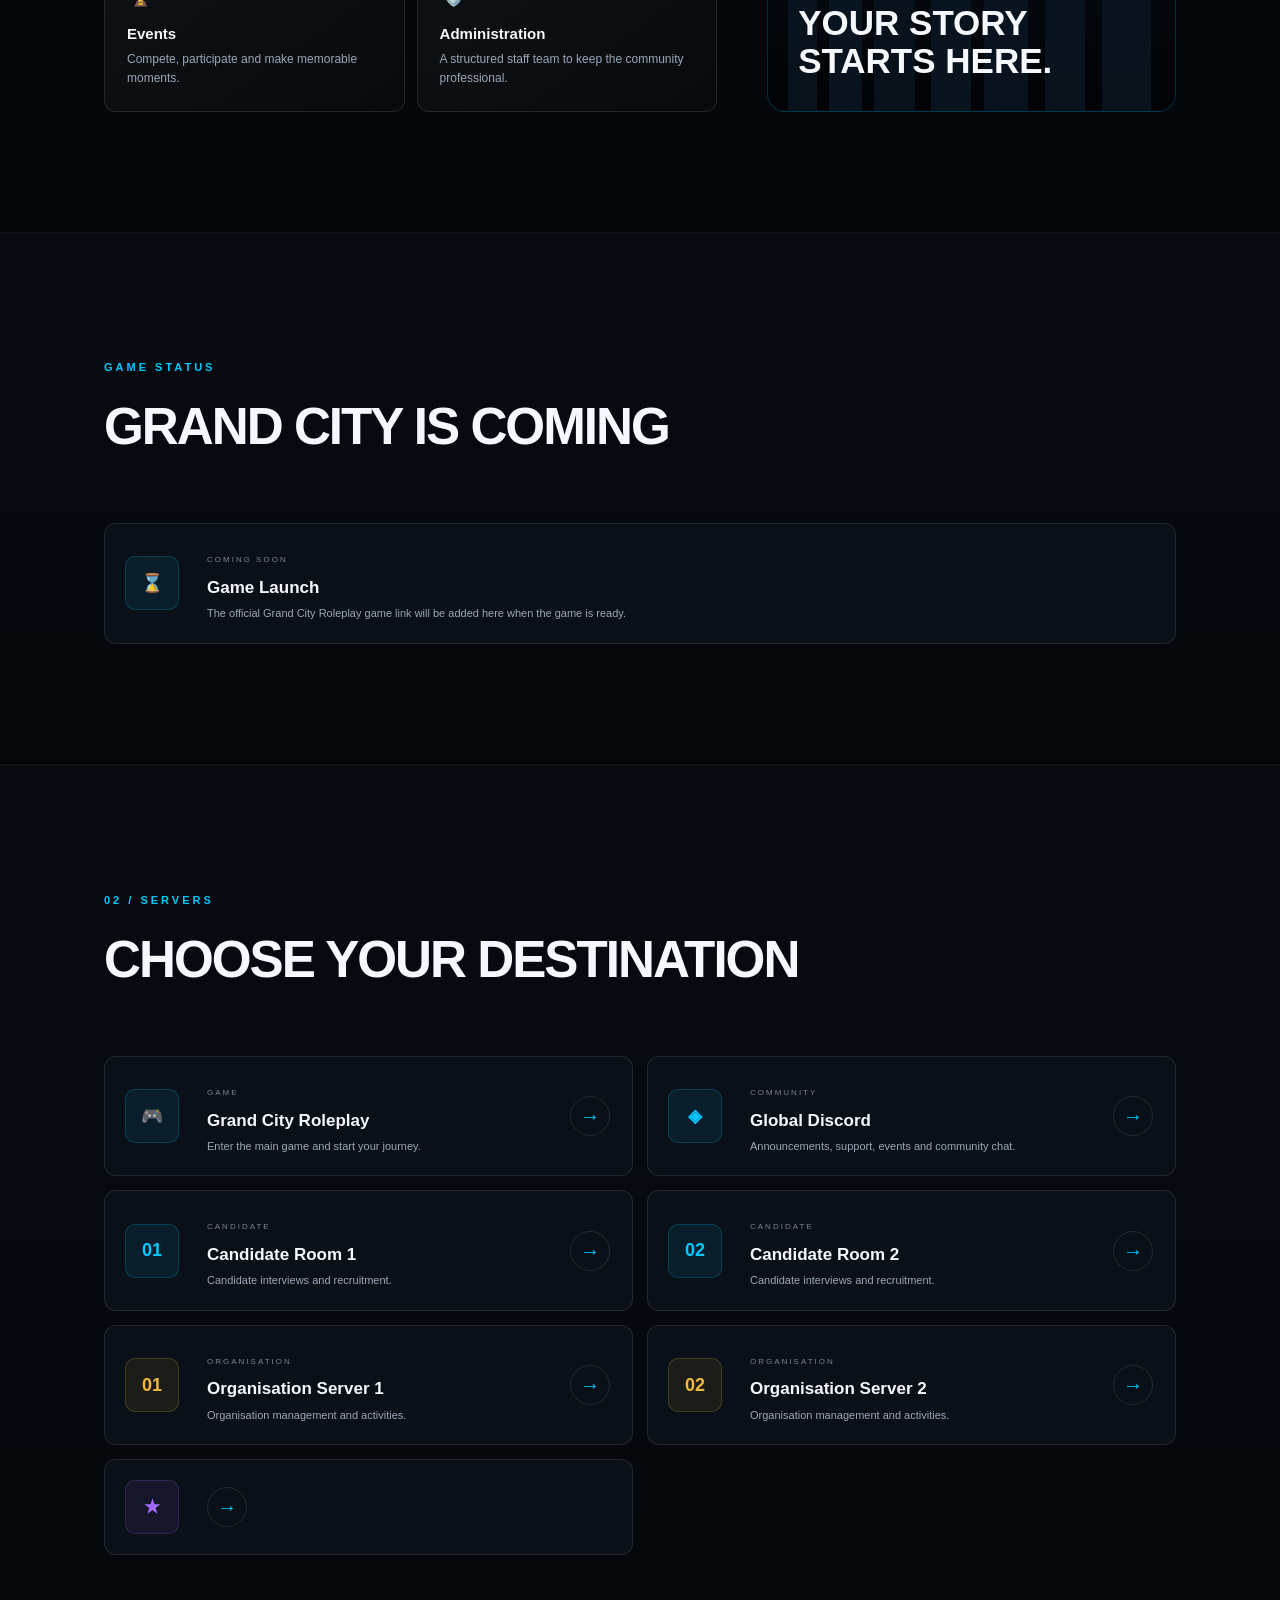
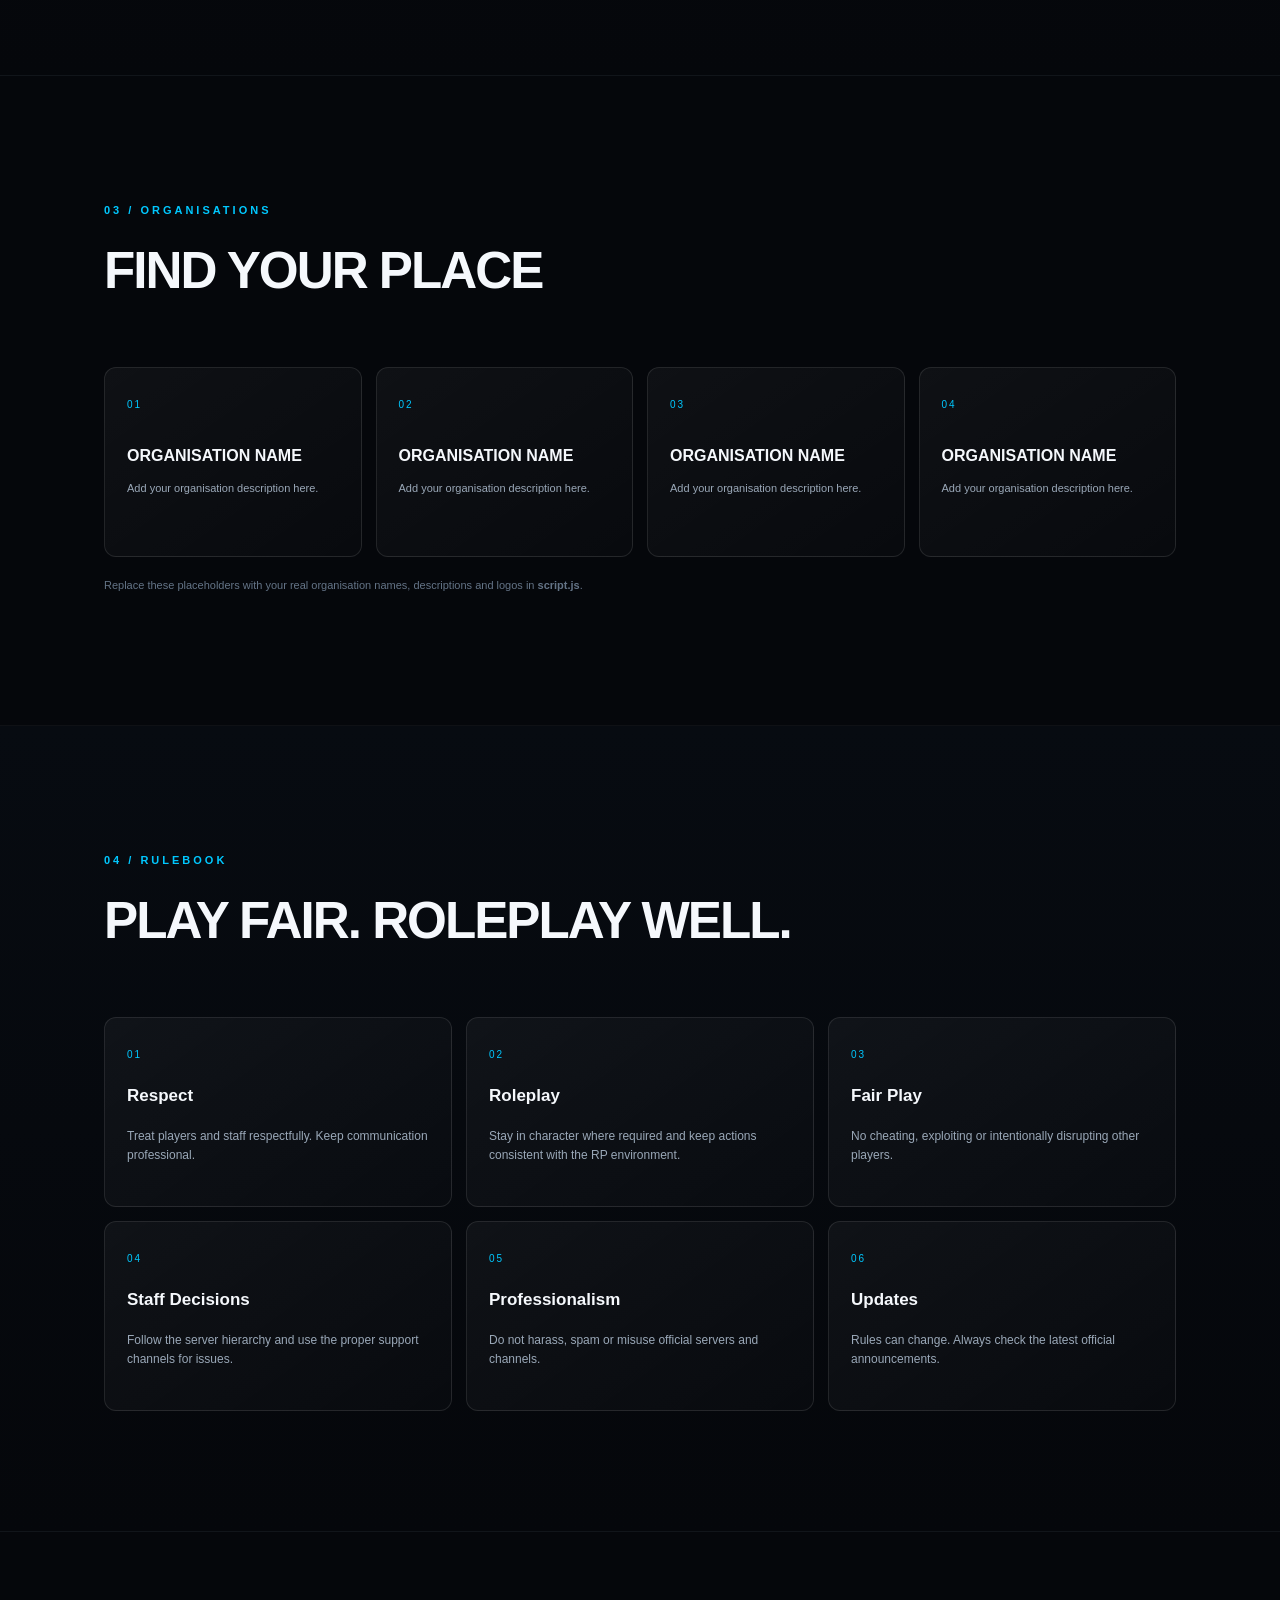
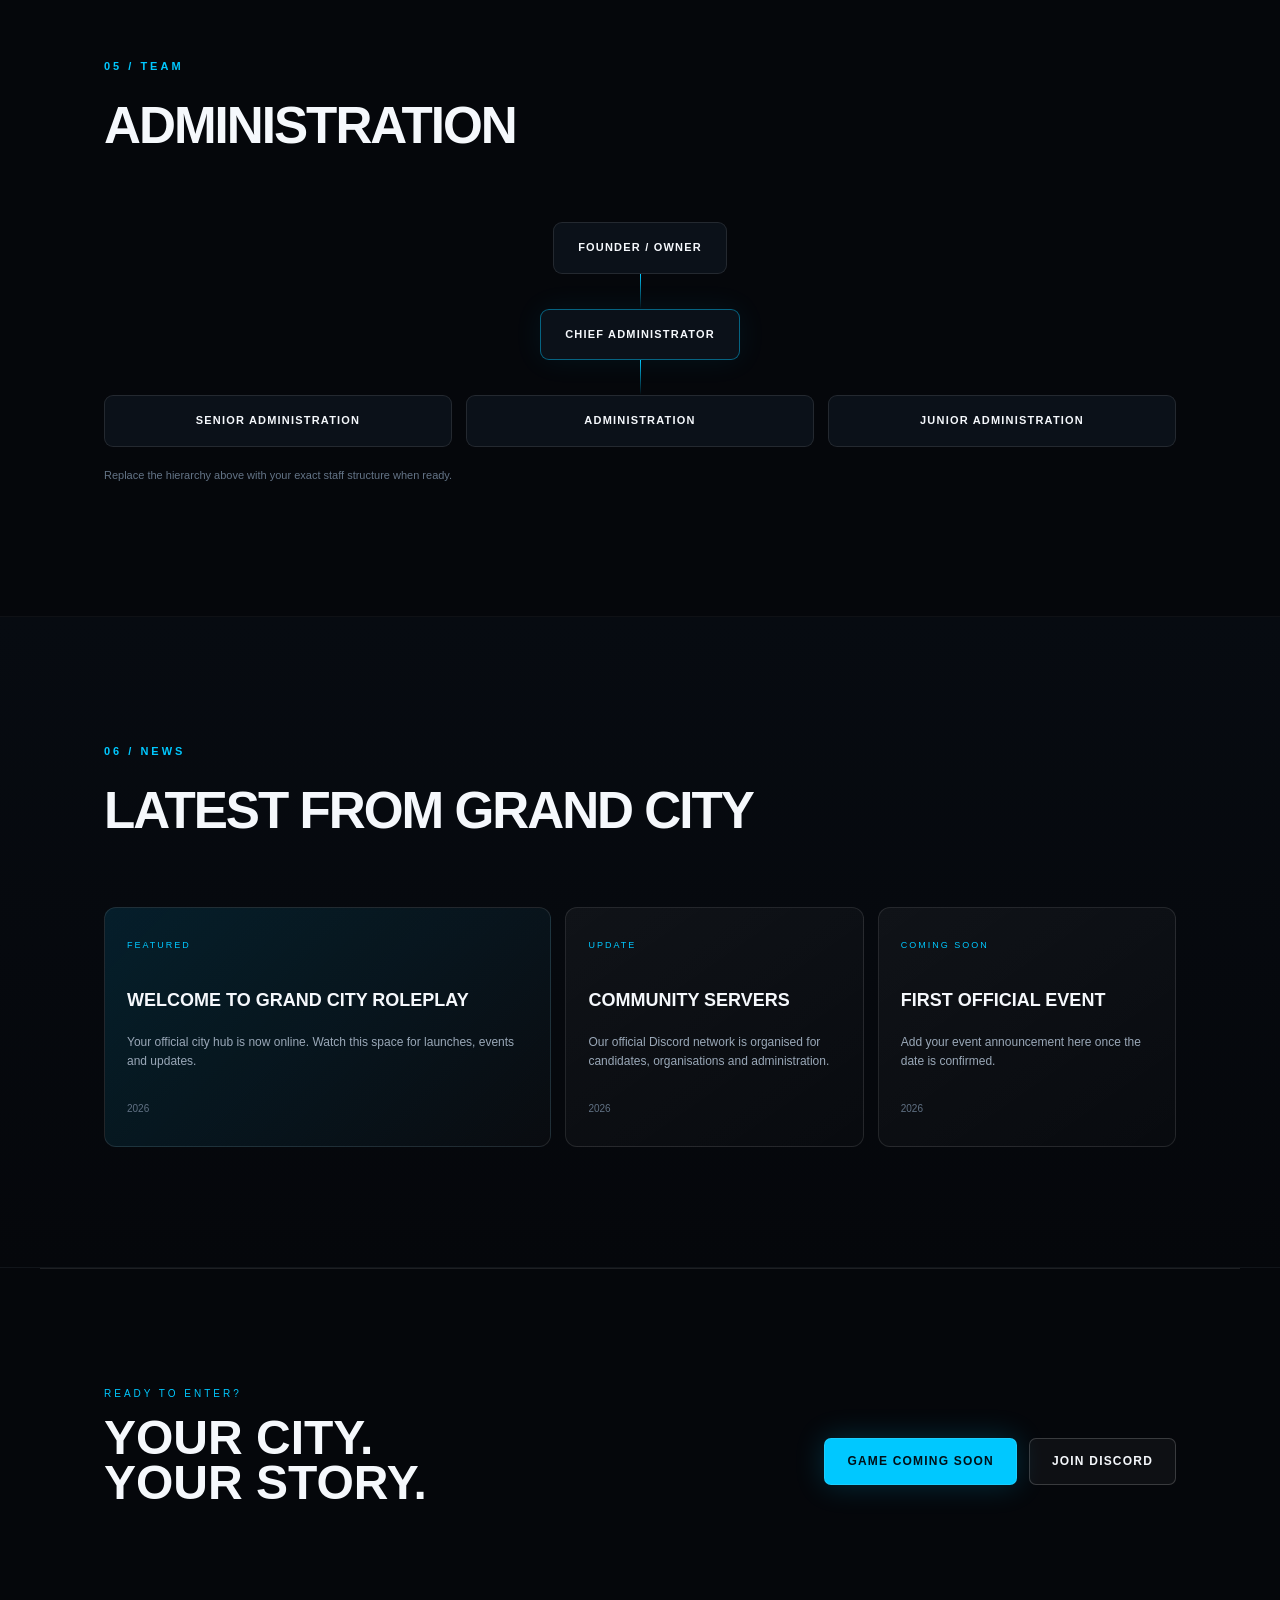
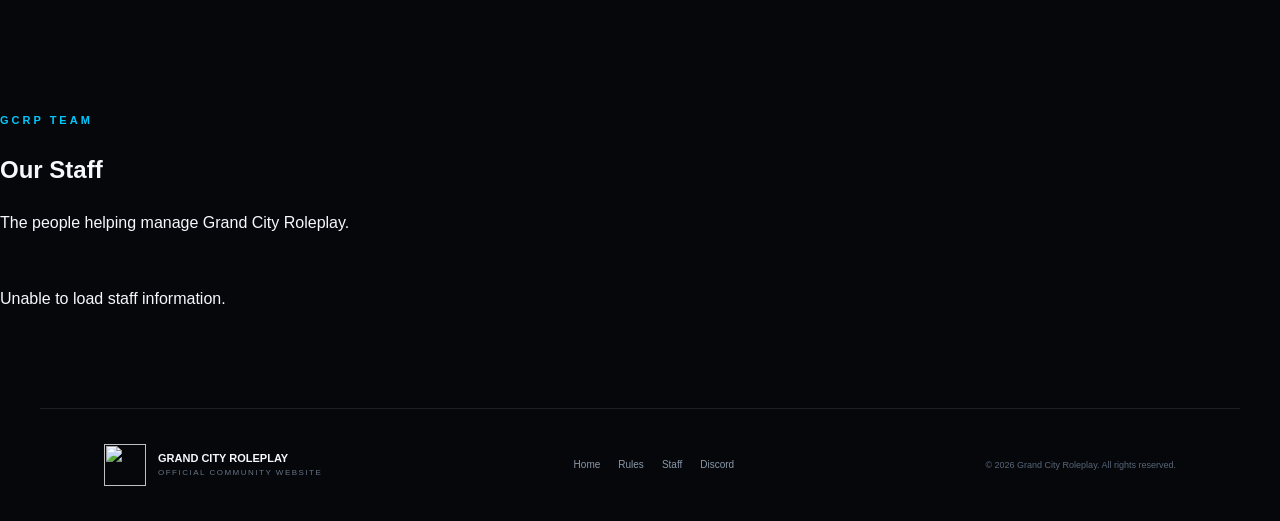
==== commit 1f34321c: "Update index.html" ====
--- a/index.html
+++ b/index.html
@@ -27,6 +27,7 @@
       <a href="#staff">Staff</a>
       <a href="#news">News</a>
       <a class="nav-discord" data-link="globalDiscord" href="#" target="_blank" rel="noopener">Discord</a>
+      <a href="#staff">Staff</a>
     </nav>
   </header>
 
@@ -207,9 +208,14 @@
     <p>The people helping manage Grand City Roleplay.</p>
   </div>
 
-  <div id="staff-list" class="staff-grid">
-    <p>Loading staff...</p>
-  </div>
+<div id="staff-list" class="staff-grid">
+  <p>Loading staff...</p>
+</div>
+
+<div id="staff-profile" class="staff-profile" hidden>
+  <button id="close-staff-profile" type="button">×</button>
+  <div id="staff-profile-content"></div>
+</div>
   </section>
     
   </main>
--- a/styles.css
+++ b/styles.css
@@ -32,3 +32,97 @@
 footer{padding:35px 5%;border-top:1px solid var(--line);display:flex;align-items:center;justify-content:space-between;gap:20px;max-width:1200px;margin:auto}.footer-brand{display:flex;align-items:center;gap:12px}.footer-brand img{width:42px;height:42px;object-fit:contain}.footer-brand div{display:flex;flex-direction:column;font-size:11px}.footer-brand span{font-size:8px;color:#667485;letter-spacing:1.5px}.footer-links{display:flex;gap:18px;font-size:10px;color:#8a98a8}.footer-links a:hover{color:var(--cyan)}footer>p{font-size:9px;color:#596778}
 @media(max-width:900px){nav{display:none}.menu-toggle{display:block}.hero{padding-top:130px}.hero-content{width:100%;text-align:center}.hero p{margin:auto}.hero-actions,.status-row{justify-content:center}.hero-logo{opacity:.25;width:100%;right:0}.hero-content{z-index:2}.about-grid{grid-template-columns:1fr}.city-card{min-height:300px}.org-grid{grid-template-columns:1fr 1fr}.rules-grid{grid-template-columns:1fr 1fr}.news-grid{grid-template-columns:1fr}.cta{flex-direction:column;align-items:flex-start}.footer-links{display:none}}
 @media(max-width:600px){.navbar{height:66px}.brand img{width:42px;height:42px}.hero{min-height:92vh;padding:105px 6% 70px}.hero h1{letter-spacing:-2px}.hero p{font-size:15px}.status-row{gap:14px}.status-row b{font-size:14px}.section{padding:80px 6%}.section.dark{padding-left:6%;padding-right:6%}.feature-grid,.server-grid,.org-grid,.rules-grid,.rank-row{grid-template-columns:1fr}.server-card{grid-template-columns:52px 1fr 38px}.server-icon{width:46px;height:46px}.cta{padding:80px 6%}.cta h2{font-size:38px}footer{padding:28px 6%}}
+/* ==========================================
+   GCRP STAFF
+   ========================================== */
+
+.staff-section {
+  padding: 80px 0;
+}
+
+.staff-grid {
+  display: grid;
+  grid-template-columns: repeat(auto-fit, minmax(240px, 1fr));
+  gap: 20px;
+  margin-top: 35px;
+}
+
+.staff-card {
+  position: relative;
+  padding: 28px;
+  border: 1px solid rgba(0, 195, 255, 0.25);
+  border-radius: 16px;
+  background: rgba(10, 18, 28, 0.75);
+  cursor: pointer;
+  transition: transform 0.25s ease, border-color 0.25s ease,
+              box-shadow 0.25s ease;
+}
+
+.staff-card:hover {
+  transform: translateY(-5px);
+  border-color: rgba(0, 195, 255, 0.8);
+  box-shadow: 0 10px 35px rgba(0, 195, 255, 0.12);
+}
+
+.staff-card h3 {
+  margin: 0 0 8px;
+}
+
+.staff-card p {
+  margin: 0 0 14px;
+  opacity: 0.75;
+}
+
+.staff-card span {
+  font-size: 14px;
+}
+
+/* Staff profile */
+
+.staff-profile {
+  position: fixed;
+  inset: 0;
+  z-index: 9999;
+  display: flex;
+  align-items: center;
+  justify-content: center;
+  padding: 20px;
+  background: rgba(0, 0, 0, 0.72);
+  backdrop-filter: blur(8px);
+}
+
+.staff-profile[hidden] {
+  display: none;
+}
+
+#staff-profile-content {
+  width: min(420px, 100%);
+  padding: 35px;
+  border: 1px solid rgba(0, 195, 255, 0.4);
+  border-radius: 20px;
+  background: #071019;
+  box-shadow: 0 20px 60px rgba(0, 0, 0, 0.5);
+}
+
+#staff-profile-content h2 {
+  margin-top: 0;
+  font-size: 28px;
+}
+
+#staff-profile-content p {
+  margin: 14px 0;
+}
+
+#close-staff-profile {
+  position: fixed;
+  top: 25px;
+  right: 25px;
+  width: 42px;
+  height: 42px;
+  border: 1px solid rgba(255, 255, 255, 0.25);
+  border-radius: 50%;
+  background: rgba(10, 18, 28, 0.9);
+  color: white;
+  font-size: 25px;
+  cursor: pointer;
+}
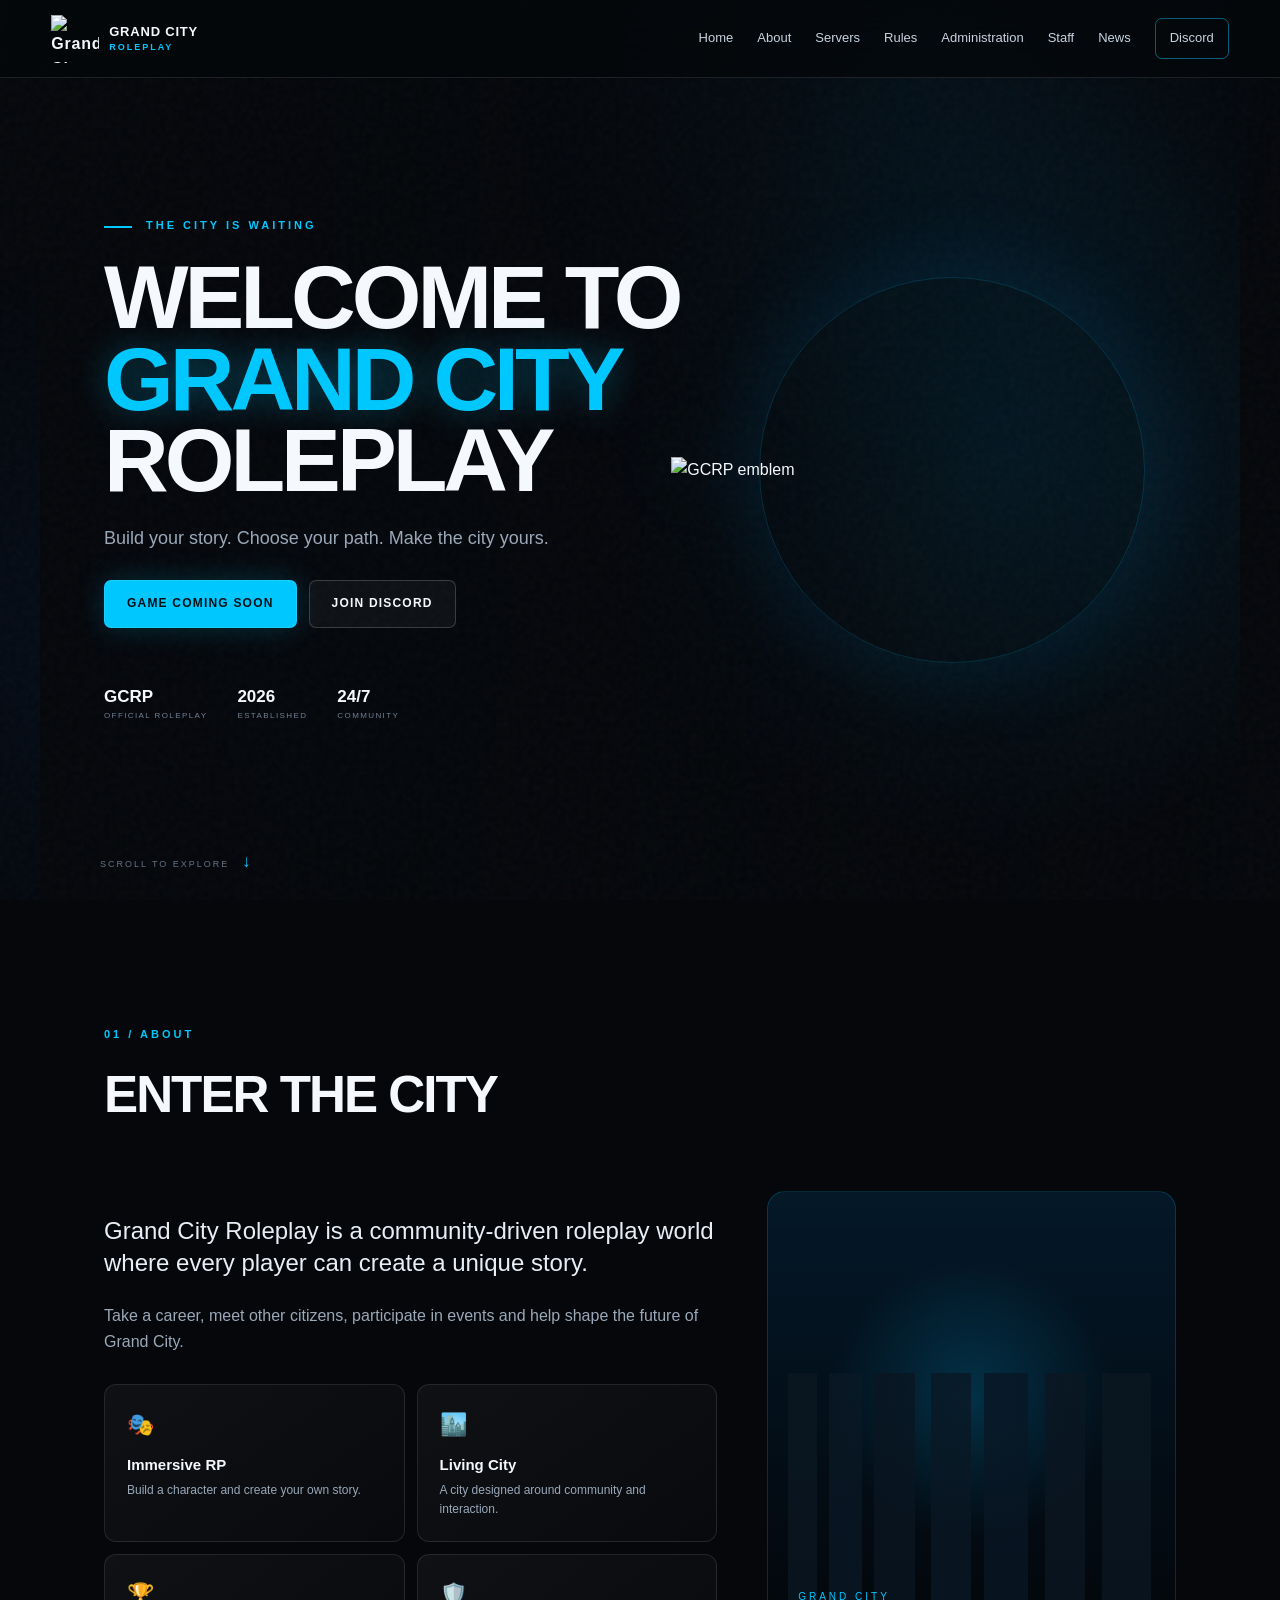
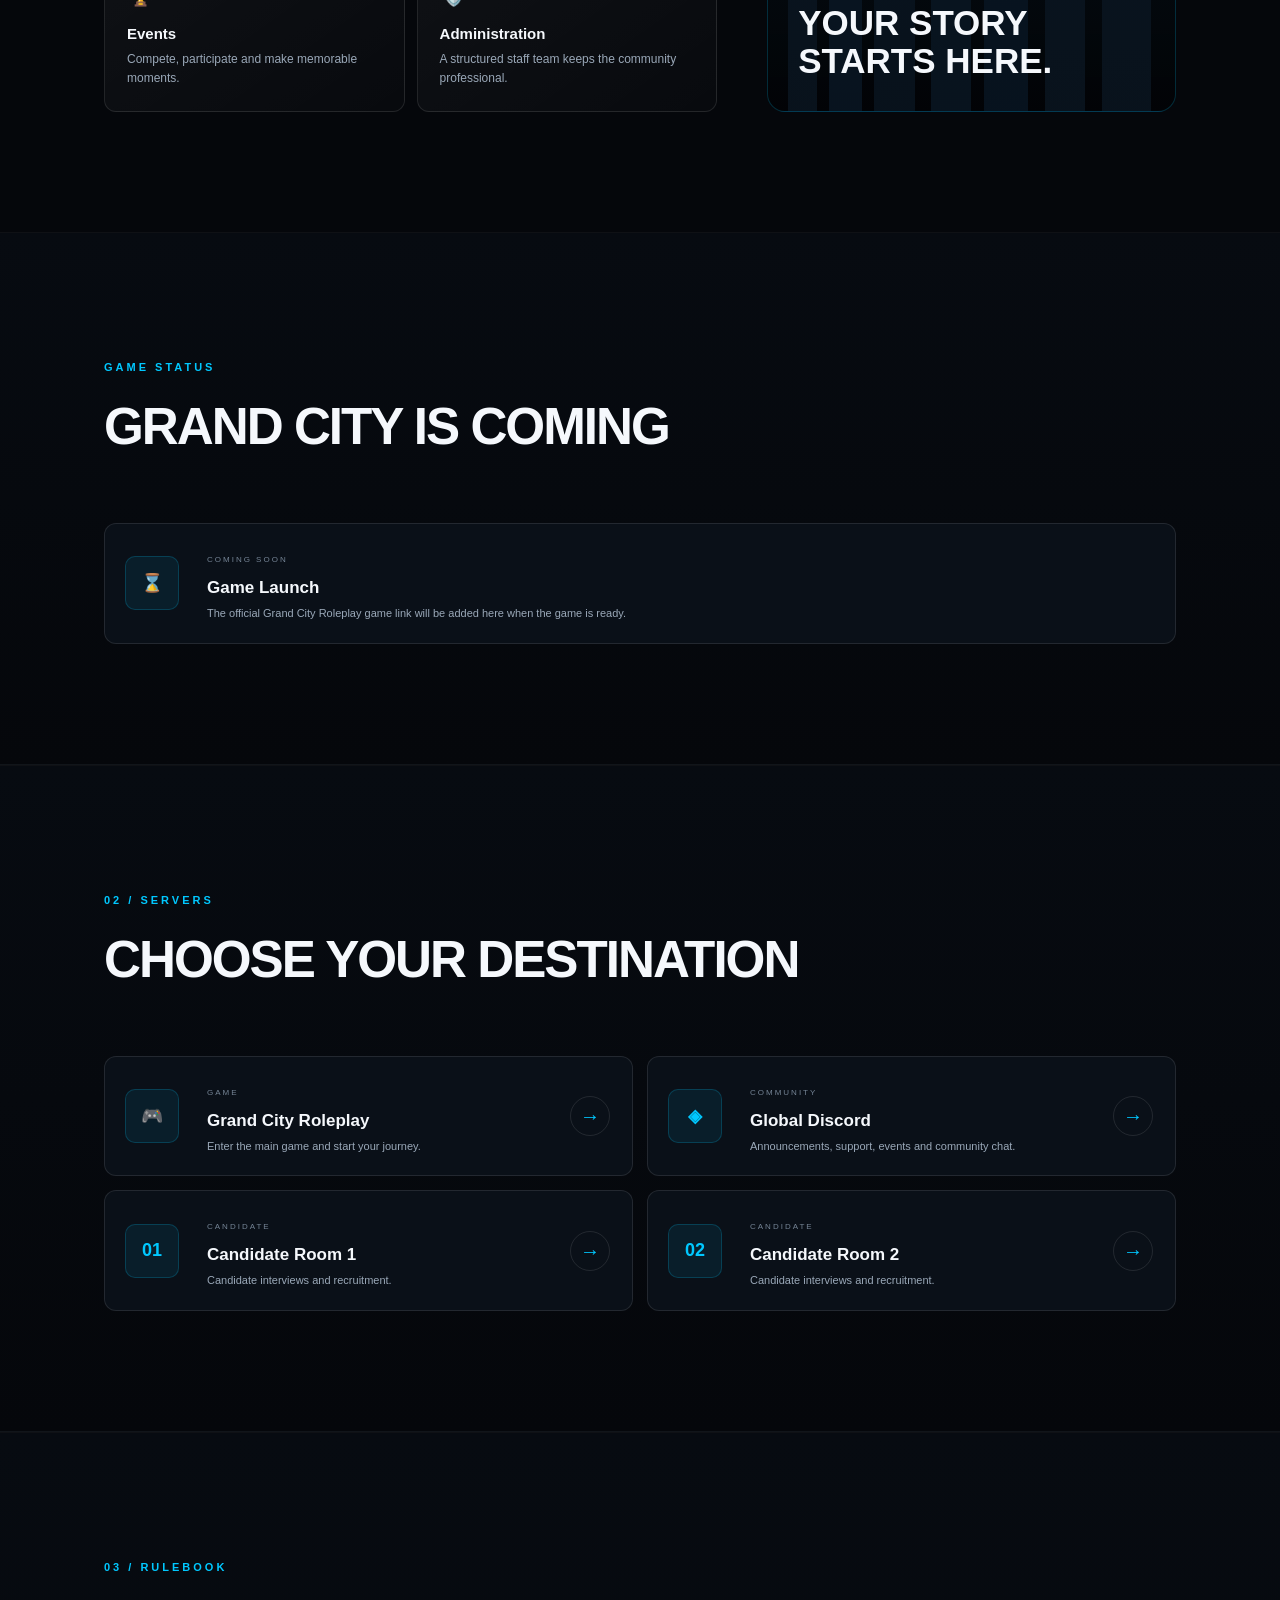
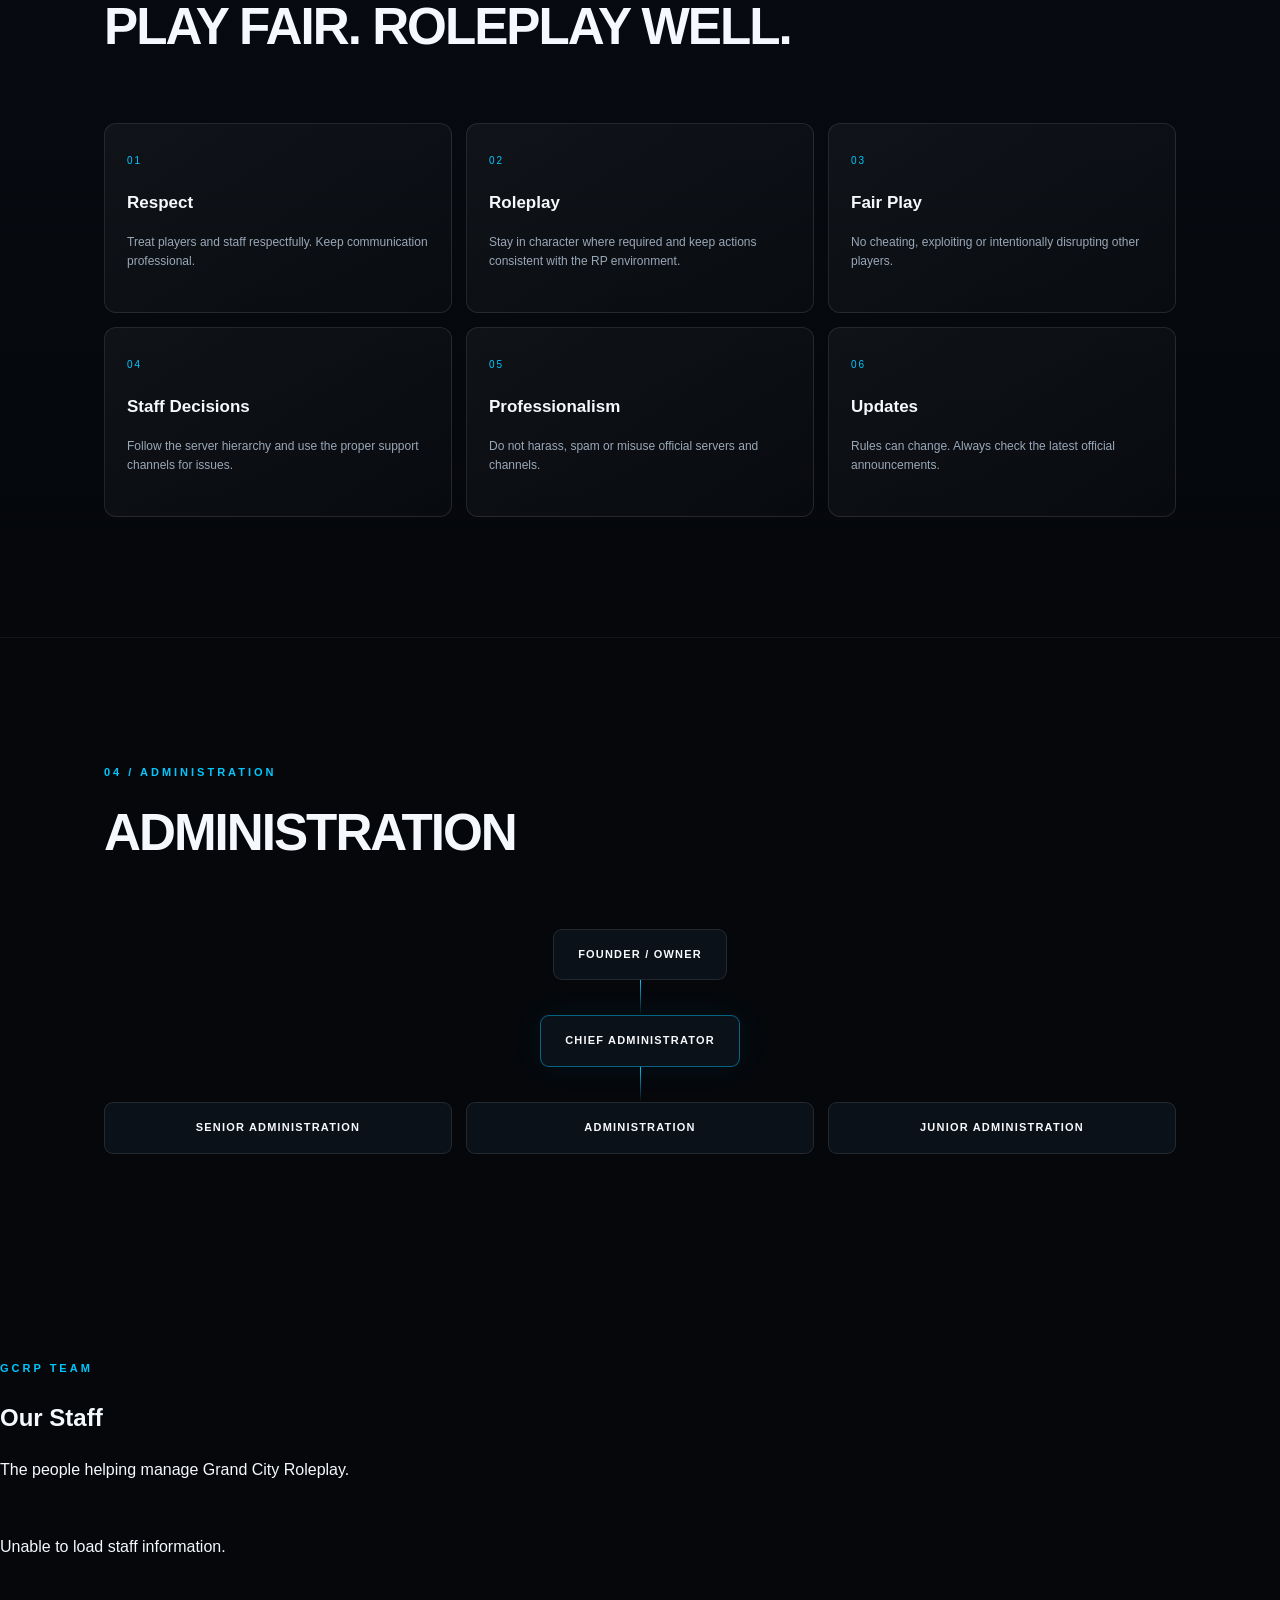
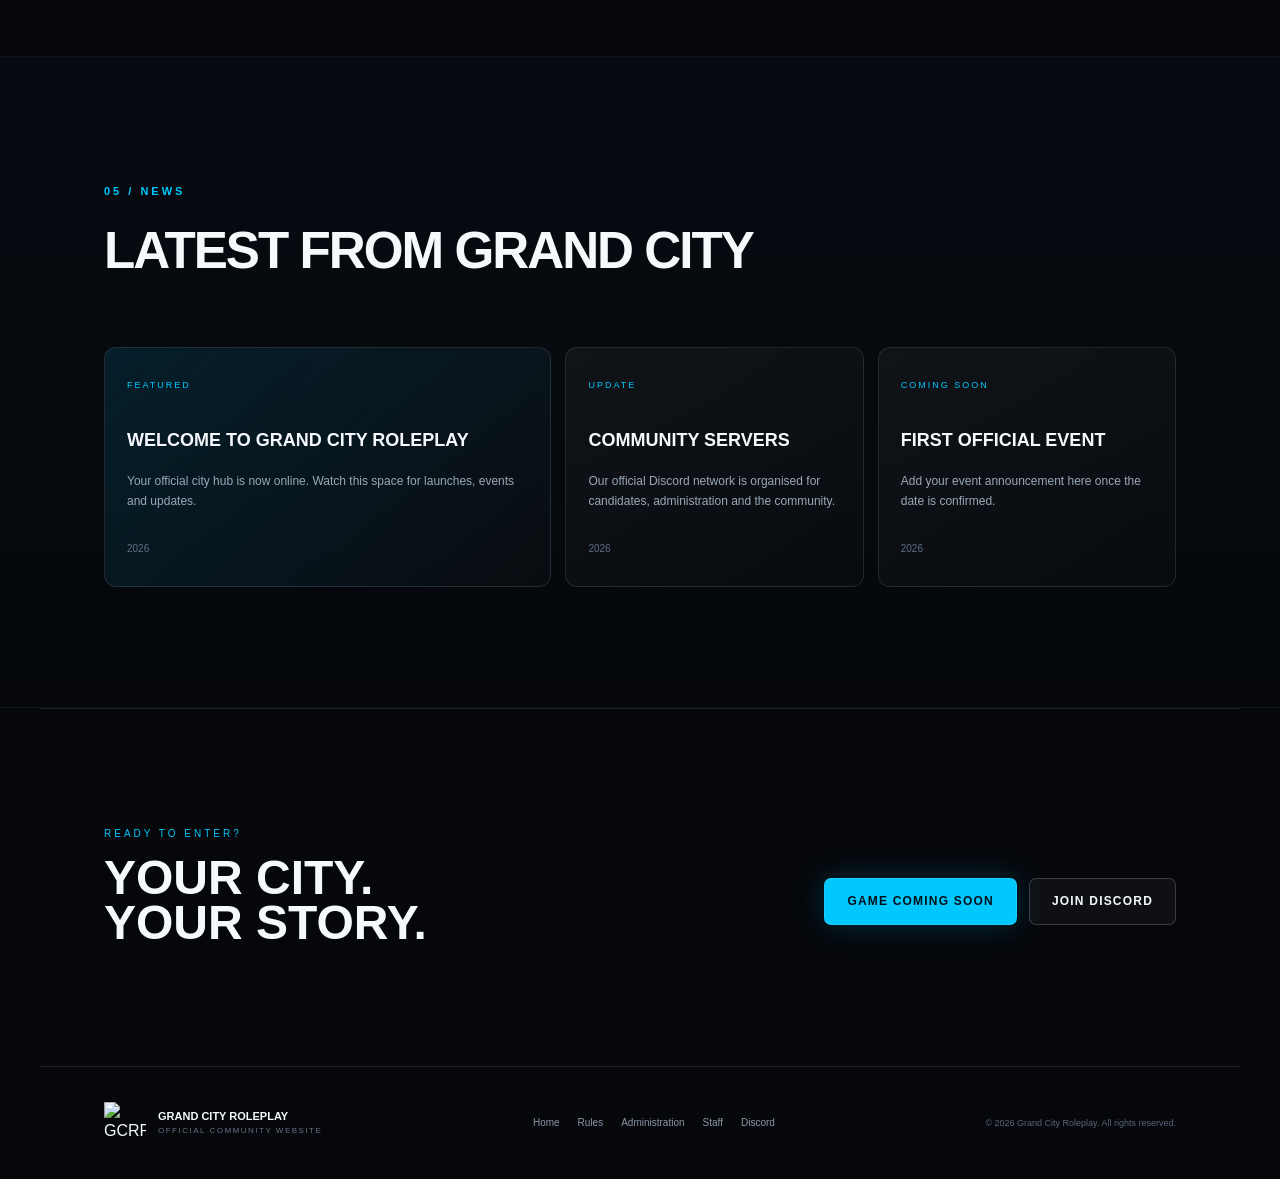
==== commit 69fa72c0: "Update index.html" ====
--- a/index.html
+++ b/index.html
@@ -3,229 +3,1082 @@
 <head>
   <meta charset="UTF-8">
   <meta name="viewport" content="width=device-width, initial-scale=1.0">
+
   <meta name="theme-color" content="#00bfff">
-  <meta name="description" content="Grand City Roleplay — an immersive multiplayer roleplay experience.">
+  <meta
+    name="description"
+    content="Grand City Roleplay — an immersive multiplayer roleplay experience."
+  >
+
   <title>Grand City Roleplay | Official</title>
+
   <link rel="icon" href="assets/gcrp-logo.png">
   <link rel="stylesheet" href="styles.css">
 </head>
+
 <body>
+
   <div class="noise"></div>
 
+
+  <!-- NAVBAR -->
+
   <header class="navbar">
+
     <a class="brand" href="#home">
-      <img src="assets/gcrp-logo.png" alt="Grand City Roleplay logo">
-      <span>GRAND CITY<br><small>ROLEPLAY</small></span>
+
+      <img
+        src="assets/gcrp-logo.png"
+        alt="Grand City Roleplay logo"
+      >
+
+      <span>
+        GRAND CITY<br>
+        <small>ROLEPLAY</small>
+      </span>
+
     </a>
-    <button class="menu-toggle" aria-label="Open menu">☰</button>
+
+
+    <button
+      class="menu-toggle"
+      aria-label="Open menu"
+    >
+      ☰
+    </button>
+
+
     <nav>
+
       <a href="#home">Home</a>
+
       <a href="#about">About</a>
+
       <a href="#servers">Servers</a>
-      <a href="#organisations">Organisations</a>
+
       <a href="#rules">Rules</a>
-      <a href="#staff">Staff</a>
+
+      <a href="#staff">Administration</a>
+
+      <a href="#gcrp-staff">Staff</a>
+
       <a href="#news">News</a>
-      <a class="nav-discord" data-link="globalDiscord" href="#" target="_blank" rel="noopener">Discord</a>
-      <a href="#staff">Staff</a>
+
+
+      <a
+        class="nav-discord"
+        data-link="globalDiscord"
+        href="#"
+        target="_blank"
+        rel="noopener"
+      >
+        Discord
+      </a>
+
+
+      <a
+        href="admin.html"
+        id="admin-link"
+        style="display:none;"
+      >
+        Admin Panel
+      </a>
+
     </nav>
+
   </header>
 
+
   <main>
-    <section id="home" class="hero">
+
+
+    <!-- HERO -->
+
+    <section
+      id="home"
+      class="hero"
+    >
+
       <div class="hero-glow"></div>
+
+
       <div class="hero-content">
-        <div class="eyebrow"><span></span> THE CITY IS WAITING</div>
-        <h1>WELCOME TO<br><strong>GRAND CITY</strong><br>ROLEPLAY</h1>
-        <p>Build your story. Choose your path. Make the city yours.</p>
+
+        <div class="eyebrow">
+
+          <span></span>
+
+          THE CITY IS WAITING
+
+        </div>
+
+
+        <h1>
+
+          WELCOME TO<br>
+
+          <strong>GRAND CITY</strong><br>
+
+          ROLEPLAY
+
+        </h1>
+
+
+        <p>
+
+          Build your story.
+          Choose your path.
+          Make the city yours.
+
+        </p>
+
+
         <div class="hero-actions">
-          <a class="btn primary" data-link="game" href="#game-coming-soon">GAME COMING SOON</a>
-          <a class="btn secondary" data-link="globalDiscord" href="#" target="_blank" rel="noopener">JOIN DISCORD</a>
+
+          <a
+            class="btn primary"
+            data-link="game"
+            href="#game-coming-soon"
+          >
+            GAME COMING SOON
+          </a>
+
+
+          <a
+            class="btn secondary"
+            data-link="globalDiscord"
+            href="#"
+            target="_blank"
+            rel="noopener"
+          >
+            JOIN DISCORD
+          </a>
+
         </div>
+
+
         <div class="status-row">
-          <div><b>GCRP</b><span>OFFICIAL ROLEPLAY</span></div>
-          <div><b>2026</b><span>ESTABLISHED</span></div>
-          <div><b>24/7</b><span>COMMUNITY</span></div>
+
+          <div>
+
+            <b>GCRP</b>
+
+            <span>
+              OFFICIAL ROLEPLAY
+            </span>
+
+          </div>
+
+
+          <div>
+
+            <b>2026</b>
+
+            <span>
+              ESTABLISHED
+            </span>
+
+          </div>
+
+
+          <div>
+
+            <b>24/7</b>
+
+            <span>
+              COMMUNITY
+            </span>
+
+          </div>
+
         </div>
-      </div>
+
+      </div>
+
+
       <div class="hero-logo">
+
         <div class="logo-ring"></div>
-        <img src="assets/gcrp-logo.png" alt="GCRP emblem">
-      </div>
-      <div class="scroll-hint">SCROLL TO EXPLORE <span>↓</span></div>
+
+        <img
+          src="assets/gcrp-logo.png"
+          alt="GCRP emblem"
+        >
+
+      </div>
+
+
+      <div class="scroll-hint">
+
+        SCROLL TO EXPLORE
+
+        <span>↓</span>
+
+      </div>
+
     </section>
 
-    <section id="about" class="section">
+
+
+    <!-- ABOUT -->
+
+    <section
+      id="about"
+      class="section"
+    >
+
       <div class="section-heading">
-        <span>01 / ABOUT</span>
-        <h2>ENTER THE CITY</h2>
-      </div>
+
+        <span>
+          01 / ABOUT
+        </span>
+
+        <h2>
+          ENTER THE CITY
+        </h2>
+
+      </div>
+
+
       <div class="about-grid">
+
         <div class="about-copy">
-          <p class="lead">Grand City Roleplay is a community-driven roleplay world where every player can create a unique story.</p>
-          <p>Take a career, join an organisation, meet other citizens, participate in events and help shape the future of Grand City.</p>
+
+          <p class="lead">
+
+            Grand City Roleplay is a
+            community-driven roleplay world
+            where every player can create
+            a unique story.
+
+          </p>
+
+
+          <p>
+
+            Take a career, meet other
+            citizens, participate in events
+            and help shape the future
+            of Grand City.
+
+          </p>
+
+
           <div class="feature-grid">
-            <article><b>🎭</b><h3>Immersive RP</h3><p>Build a character and create your own story.</p></article>
-            <article><b>🏙️</b><h3>Living City</h3><p>A city designed around community and interaction.</p></article>
-            <article><b>🏆</b><h3>Events</h3><p>Compete, participate and make memorable moments.</p></article>
-            <article><b>🛡️</b><h3>Administration</h3><p>A structured staff team to keep the community professional.</p></article>
-          </div>
+
+            <article>
+
+              <b>🎭</b>
+
+              <h3>
+                Immersive RP
+              </h3>
+
+              <p>
+                Build a character and
+                create your own story.
+              </p>
+
+            </article>
+
+
+            <article>
+
+              <b>🏙️</b>
+
+              <h3>
+                Living City
+              </h3>
+
+              <p>
+                A city designed around
+                community and interaction.
+              </p>
+
+            </article>
+
+
+            <article>
+
+              <b>🏆</b>
+
+              <h3>
+                Events
+              </h3>
+
+              <p>
+                Compete, participate and
+                make memorable moments.
+              </p>
+
+            </article>
+
+
+            <article>
+
+              <b>🛡️</b>
+
+              <h3>
+                Administration
+              </h3>
+
+              <p>
+                A structured staff team
+                keeps the community
+                professional.
+              </p>
+
+            </article>
+
+          </div>
+
         </div>
+
+
         <div class="city-card">
+
           <div class="city-lines"></div>
-          <div class="city-card-text"><span>GRAND CITY</span><strong>YOUR STORY<br>STARTS HERE.</strong></div>
+
+          <div class="city-card-text">
+
+            <span>
+              GRAND CITY
+            </span>
+
+            <strong>
+
+              YOUR STORY<br>
+
+              STARTS HERE.
+
+            </strong>
+
+          </div>
+
         </div>
-      </div>
+
+      </div>
+
     </section>
 
-    <section id="game-coming-soon" class="section dark">
-      <div class="section-heading"><span>GAME STATUS</span><h2>GRAND CITY IS COMING</h2></div>
+
+
+    <!-- GAME STATUS -->
+
+    <section
+      id="game-coming-soon"
+      class="section dark"
+    >
+
+      <div class="section-heading">
+
+        <span>
+          GAME STATUS
+        </span>
+
+        <h2>
+          GRAND CITY IS COMING
+        </h2>
+
+      </div>
+
+
       <div class="server-card main-server">
-        <div class="server-icon">⌛</div>
-        <div><span class="tag">COMING SOON</span><h3>Game Launch</h3>
-        <p>The official Grand City Roleplay game link will be added here when the game is ready.</p></div>
-      </div>
+
+        <div class="server-icon">
+          ⌛
+        </div>
+
+
+        <div>
+
+          <span class="tag">
+            COMING SOON
+          </span>
+
+          <h3>
+            Game Launch
+          </h3>
+
+          <p>
+
+            The official Grand City
+            Roleplay game link will
+            be added here when the
+            game is ready.
+
+          </p>
+
+        </div>
+
+      </div>
+
     </section>
 
-    <section id="servers" class="section dark">
+
+
+    <!-- SERVERS -->
+
+    <section
+      id="servers"
+      class="section dark"
+    >
+
       <div class="section-heading">
-        <span>02 / SERVERS</span>
-        <h2>CHOOSE YOUR DESTINATION</h2>
-      </div>
+
+        <span>
+          02 / SERVERS
+        </span>
+
+        <h2>
+          CHOOSE YOUR DESTINATION
+        </h2>
+
+      </div>
+
+
       <div class="server-grid">
+
+
         <article class="server-card main-server">
-          <div class="server-icon">🎮</div>
-          <div><span class="tag">GAME</span><h3>Grand City Roleplay</h3><p>Enter the main game and start your journey.</p></div>
-          <a class="arrow-btn" data-link="game" href="#" target="_blank" rel="noopener">→</a>
-        </article>
+
+          <div class="server-icon">
+            🎮
+          </div>
+
+
+          <div>
+
+            <span class="tag">
+              GAME
+            </span>
+
+            <h3>
+              Grand City Roleplay
+            </h3>
+
+            <p>
+              Enter the main game
+              and start your journey.
+            </p>
+
+          </div>
+
+
+          <a
+            class="arrow-btn"
+            data-link="game"
+            href="#game-coming-soon"
+          >
+            →
+          </a>
+
+        </article>
+
+
+
         <article class="server-card blue">
-          <div class="server-icon">◈</div>
-          <div><span class="tag">COMMUNITY</span><h3>Global Discord</h3><p>Announcements, support, events and community chat.</p></div>
-          <a class="arrow-btn" data-link="globalDiscord" href="#" target="_blank" rel="noopener">→</a>
-        </article>
+
+          <div class="server-icon">
+            ◈
+          </div>
+
+
+          <div>
+
+            <span class="tag">
+              COMMUNITY
+            </span>
+
+            <h3>
+              Global Discord
+            </h3>
+
+            <p>
+
+              Announcements, support,
+              events and community chat.
+
+            </p>
+
+          </div>
+
+
+          <a
+            class="arrow-btn"
+            data-link="globalDiscord"
+            href="#"
+            target="_blank"
+            rel="noopener"
+          >
+            →
+          </a>
+
+        </article>
+
+
+
         <article class="server-card blue">
-          <div class="server-icon">01</div>
-          <div><span class="tag">CANDIDATE</span><h3>Candidate Room 1</h3><p>Candidate interviews and recruitment.</p></div>
-          <a class="arrow-btn" data-link="candidate1" href="#" target="_blank" rel="noopener">→</a>
-        </article>
+
+          <div class="server-icon">
+            01
+          </div>
+
+
+          <div>
+
+            <span class="tag">
+              CANDIDATE
+            </span>
+
+            <h3>
+              Candidate Room 1
+            </h3>
+
+            <p>
+
+              Candidate interviews
+              and recruitment.
+
+            </p>
+
+          </div>
+
+
+          <a
+            class="arrow-btn"
+            data-link="candidate1"
+            href="#"
+            target="_blank"
+            rel="noopener"
+          >
+            →
+          </a>
+
+        </article>
+
+
+
         <article class="server-card blue">
-          <div class="server-icon">02</div>
-          <div><span class="tag">CANDIDATE</span><h3>Candidate Room 2</h3><p>Candidate interviews and recruitment.</p></div>
-          <a class="arrow-btn" data-link="candidate2" href="#" target="_blank" rel="noopener">→</a>
-        </article>
-        <article class="server-card gold">
-          <div class="server-icon">01</div>
-          <div><span class="tag">ORGANISATION</span><h3>Organisation Server 1</h3><p>Organisation management and activities.</p></div>
-          <a class="arrow-btn" data-link="org1" href="#" target="_blank" rel="noopener">→</a>
-        </article>
-        <article class="server-card gold">
-          <div class="server-icon">02</div>
-          <div><span class="tag">ORGANISATION</span><h3>Organisation Server 2</h3><p>Organisation management and activities.</p></div>
-          <a class="arrow-btn" data-link="org2" href="#" target="_blank" rel="noopener">→</a>
-        </article>
-        <article class="server-card purple">
-          <div class="server-icon">★</div>
-          <a class="arrow-btn" data-link="admin" href="#" target="_blank" rel="noopener">→</a>
-        </article>
-      </div>
+
+          <div class="server-icon">
+            02
+          </div>
+
+
+          <div>
+
+            <span class="tag">
+              CANDIDATE
+            </span>
+
+            <h3>
+              Candidate Room 2
+            </h3>
+
+            <p>
+
+              Candidate interviews
+              and recruitment.
+
+            </p>
+
+          </div>
+
+
+          <a
+            class="arrow-btn"
+            data-link="candidate2"
+            href="#"
+            target="_blank"
+            rel="noopener"
+          >
+            →
+          </a>
+
+        </article>
+
+
+      </div>
+
     </section>
 
-    <section id="organisations" class="section">
+
+
+    <!-- RULES -->
+
+    <section
+      id="rules"
+      class="section dark"
+    >
+
       <div class="section-heading">
-        <span>03 / ORGANISATIONS</span>
-        <h2>FIND YOUR PLACE</h2>
-      </div>
-      <div class="org-grid">
-        <article class="org-card"><span class="org-number">01</span><h3>ORGANISATION NAME</h3><p>Add your organisation description here.</p></article>
-        <article class="org-card"><span class="org-number">02</span><h3>ORGANISATION NAME</h3><p>Add your organisation description here.</p></article>
-        <article class="org-card"><span class="org-number">03</span><h3>ORGANISATION NAME</h3><p>Add your organisation description here.</p></article>
-        <article class="org-card"><span class="org-number">04</span><h3>ORGANISATION NAME</h3><p>Add your organisation description here.</p></article>
-      </div>
-      <p class="edit-note">Replace these placeholders with your real organisation names, descriptions and logos in <b>script.js</b>.</p>
+
+        <span>
+          03 / RULEBOOK
+        </span>
+
+        <h2>
+          PLAY FAIR. ROLEPLAY WELL.
+        </h2>
+
+      </div>
+
+
+      <div class="rules-grid">
+
+        <article>
+
+          <span>01</span>
+
+          <h3>Respect</h3>
+
+          <p>
+
+            Treat players and staff
+            respectfully. Keep
+            communication professional.
+
+          </p>
+
+        </article>
+
+
+        <article>
+
+          <span>02</span>
+
+          <h3>Roleplay</h3>
+
+          <p>
+
+            Stay in character where
+            required and keep actions
+            consistent with the RP
+            environment.
+
+          </p>
+
+        </article>
+
+
+        <article>
+
+          <span>03</span>
+
+          <h3>Fair Play</h3>
+
+          <p>
+
+            No cheating, exploiting
+            or intentionally disrupting
+            other players.
+
+          </p>
+
+        </article>
+
+
+        <article>
+
+          <span>04</span>
+
+          <h3>Staff Decisions</h3>
+
+          <p>
+
+            Follow the server hierarchy
+            and use the proper support
+            channels for issues.
+
+          </p>
+
+        </article>
+
+
+        <article>
+
+          <span>05</span>
+
+          <h3>Professionalism</h3>
+
+          <p>
+
+            Do not harass, spam
+            or misuse official servers
+            and channels.
+
+          </p>
+
+        </article>
+
+
+        <article>
+
+          <span>06</span>
+
+          <h3>Updates</h3>
+
+          <p>
+
+            Rules can change.
+            Always check the latest
+            official announcements.
+
+          </p>
+
+        </article>
+
+      </div>
+
     </section>
 
-    <section id="rules" class="section dark">
+
+
+    <!-- ADMINISTRATION -->
+
+    <section
+      id="staff"
+      class="section"
+    >
+
       <div class="section-heading">
-        <span>04 / RULEBOOK</span>
-        <h2>PLAY FAIR. ROLEPLAY WELL.</h2>
-      </div>
-      <div class="rules-grid">
-        <article><span>01</span><h3>Respect</h3><p>Treat players and staff respectfully. Keep communication professional.</p></article>
-        <article><span>02</span><h3>Roleplay</h3><p>Stay in character where required and keep actions consistent with the RP environment.</p></article>
-        <article><span>03</span><h3>Fair Play</h3><p>No cheating, exploiting or intentionally disrupting other players.</p></article>
-        <article><span>04</span><h3>Staff Decisions</h3><p>Follow the server hierarchy and use the proper support channels for issues.</p></article>
-        <article><span>05</span><h3>Professionalism</h3><p>Do not harass, spam or misuse official servers and channels.</p></article>
-        <article><span>06</span><h3>Updates</h3><p>Rules can change. Always check the latest official announcements.</p></article>
-      </div>
+
+        <span>
+          04 / ADMINISTRATION
+        </span>
+
+        <h2>
+          ADMINISTRATION
+        </h2>
+
+      </div>
+
+
+      <div class="staff-tree">
+
+        <div class="rank top">
+          FOUNDER / OWNER
+        </div>
+
+
+        <div class="line"></div>
+
+
+        <div class="rank chief">
+          CHIEF ADMINISTRATOR
+        </div>
+
+
+        <div class="line"></div>
+
+
+        <div class="rank-row">
+
+          <div class="rank">
+            SENIOR ADMINISTRATION
+          </div>
+
+          <div class="rank">
+            ADMINISTRATION
+          </div>
+
+          <div class="rank">
+            JUNIOR ADMINISTRATION
+          </div>
+
+        </div>
+
+      </div>
+
     </section>
 
-    <section id="staff" class="section">
+
+
+    <!-- PUBLIC STAFF -->
+
+    <section
+      id="gcrp-staff"
+      class="staff-section"
+    >
+
+      <div class="section-header">
+
+        <span class="eyebrow">
+          GCRP TEAM
+        </span>
+
+        <h2>
+          Our Staff
+        </h2>
+
+        <p>
+          The people helping manage
+          Grand City Roleplay.
+        </p>
+
+      </div>
+
+
+      <div
+        id="staff-list"
+        class="staff-grid"
+      >
+
+        <p>
+          Loading staff...
+        </p>
+
+      </div>
+
+
+      <div
+        id="staff-profile"
+        class="staff-profile"
+        hidden
+      >
+
+        <button
+          id="close-staff-profile"
+          type="button"
+        >
+          ×
+        </button>
+
+
+        <div
+          id="staff-profile-content"
+        ></div>
+
+      </div>
+
+    </section>
+
+
+
+    <!-- NEWS -->
+
+    <section
+      id="news"
+      class="section dark"
+    >
+
       <div class="section-heading">
-        <span>05 / TEAM</span>
-        <h2>ADMINISTRATION</h2>
-      </div>
-      <div class="staff-tree">
-        <div class="rank top">FOUNDER / OWNER</div>
-        <div class="line"></div>
-        <div class="rank chief">CHIEF ADMINISTRATOR</div>
-        <div class="line"></div>
-        <div class="rank-row">
-          <div class="rank">SENIOR ADMINISTRATION</div>
-          <div class="rank">ADMINISTRATION</div>
-          <div class="rank">JUNIOR ADMINISTRATION</div>
-        </div>
-      </div>
-      <p class="edit-note">Replace the hierarchy above with your exact staff structure when ready.</p>
+
+        <span>
+          05 / NEWS
+        </span>
+
+        <h2>
+          LATEST FROM GRAND CITY
+        </h2>
+
+      </div>
+
+
+      <div class="news-grid">
+
+
+        <article class="news-card featured">
+
+          <span>
+            FEATURED
+          </span>
+
+          <h3>
+            WELCOME TO GRAND CITY ROLEPLAY
+          </h3>
+
+          <p>
+
+            Your official city hub is
+            now online. Watch this space
+            for launches, events and
+            updates.
+
+          </p>
+
+          <time>
+            2026
+          </time>
+
+        </article>
+
+
+
+        <article class="news-card">
+
+          <span>
+            UPDATE
+          </span>
+
+          <h3>
+            COMMUNITY SERVERS
+          </h3>
+
+          <p>
+
+            Our official Discord network
+            is organised for candidates,
+            administration and the
+            community.
+
+          </p>
+
+          <time>
+            2026
+          </time>
+
+        </article>
+
+
+
+        <article class="news-card">
+
+          <span>
+            COMING SOON
+          </span>
+
+          <h3>
+            FIRST OFFICIAL EVENT
+          </h3>
+
+          <p>
+
+            Add your event announcement
+            here once the date is
+            confirmed.
+
+          </p>
+
+          <time>
+            2026
+          </time>
+
+        </article>
+
+
+      </div>
+
     </section>
 
-    <section id="news" class="section dark">
-      <div class="section-heading">
-        <span>06 / NEWS</span>
-        <h2>LATEST FROM GRAND CITY</h2>
-      </div>
-      <div class="news-grid">
-        <article class="news-card featured"><span>FEATURED</span><h3>WELCOME TO GRAND CITY ROLEPLAY</h3><p>Your official city hub is now online. Watch this space for launches, events and updates.</p><time>2026</time></article>
-        <article class="news-card"><span>UPDATE</span><h3>COMMUNITY SERVERS</h3><p>Our official Discord network is organised for candidates, organisations and administration.</p><time>2026</time></article>
-        <article class="news-card"><span>COMING SOON</span><h3>FIRST OFFICIAL EVENT</h3><p>Add your event announcement here once the date is confirmed.</p><time>2026</time></article>
-      </div>
+
+
+    <!-- CTA -->
+
+    <section class="cta">
+
+      <div>
+
+        <span>
+          READY TO ENTER?
+        </span>
+
+        <h2>
+
+          YOUR CITY.<br>
+
+          YOUR STORY.
+
+        </h2>
+
+      </div>
+
+
+      <div class="hero-actions">
+
+        <a
+          class="btn primary"
+          data-link="game"
+          href="#game-coming-soon"
+        >
+          GAME COMING SOON
+        </a>
+
+
+        <a
+          class="btn secondary"
+          data-link="globalDiscord"
+          href="#"
+          target="_blank"
+          rel="noopener"
+        >
+          JOIN DISCORD
+        </a>
+
+      </div>
+
     </section>
 
-    <section class="cta">
+
+  </main>
+
+
+
+  <!-- FOOTER -->
+
+  <footer>
+
+    <div class="footer-brand">
+
+      <img
+        src="assets/gcrp-logo.png"
+        alt="GCRP logo"
+      >
+
+
       <div>
-        <span>READY TO ENTER?</span>
-        <h2>YOUR CITY.<br>YOUR STORY.</h2>
-      </div>
-      <div class="hero-actions">
-        <a class="btn primary" data-link="game" href="#game-coming-soon">GAME COMING SOON</a>
-        <a class="btn secondary" data-link="globalDiscord" href="#" target="_blank" rel="noopener">JOIN DISCORD</a>
-      </div>
-    </section>
-    
-  <section id="staff" class="staff-section">
-  <div class="section-header">
-    <span class="eyebrow">GCRP TEAM</span>
-    <h2>Our Staff</h2>
-    <p>The people helping manage Grand City Roleplay.</p>
-  </div>
-
-<div id="staff-list" class="staff-grid">
-  <p>Loading staff...</p>
-</div>
-
-<div id="staff-profile" class="staff-profile" hidden>
-  <button id="close-staff-profile" type="button">×</button>
-  <div id="staff-profile-content"></div>
-</div>
-  </section>
-    
-  </main>
-
-  <footer>
-    <div class="footer-brand"><img src="assets/gcrp-logo.png" alt=""><div><b>GRAND CITY ROLEPLAY</b><span>OFFICIAL COMMUNITY WEBSITE</span></div></div>
-    <div class="footer-links"><a href="#home">Home</a><a href="#rules">Rules</a><a href="#staff">Staff</a><a data-link="globalDiscord" href="#" target="_blank" rel="noopener">Discord</a></div>
-    <p>© 2026 Grand City Roleplay. All rights reserved.</p>
+
+        <b>
+          GRAND CITY ROLEPLAY
+        </b>
+
+        <span>
+          OFFICIAL COMMUNITY WEBSITE
+        </span>
+
+      </div>
+
+    </div>
+
+
+    <div class="footer-links">
+
+      <a href="#home">Home</a>
+
+      <a href="#rules">Rules</a>
+
+      <a href="#staff">Administration</a>
+
+      <a href="#gcrp-staff">Staff</a>
+
+      <a
+        data-link="globalDiscord"
+        href="#"
+        target="_blank"
+        rel="noopener"
+      >
+        Discord
+      </a>
+
+    </div>
+
+
+    <p>
+      © 2026 Grand City Roleplay.
+      All rights reserved.
+    </p>
+
   </footer>
 
+
+
+  <!-- SCRIPTS -->
+
+  <script src="https://cdn.jsdelivr.net/npm/@supabase/supabase-js@2"></script>
+
   <script src="script.js"></script>
+
+
 </body>
 </html>
